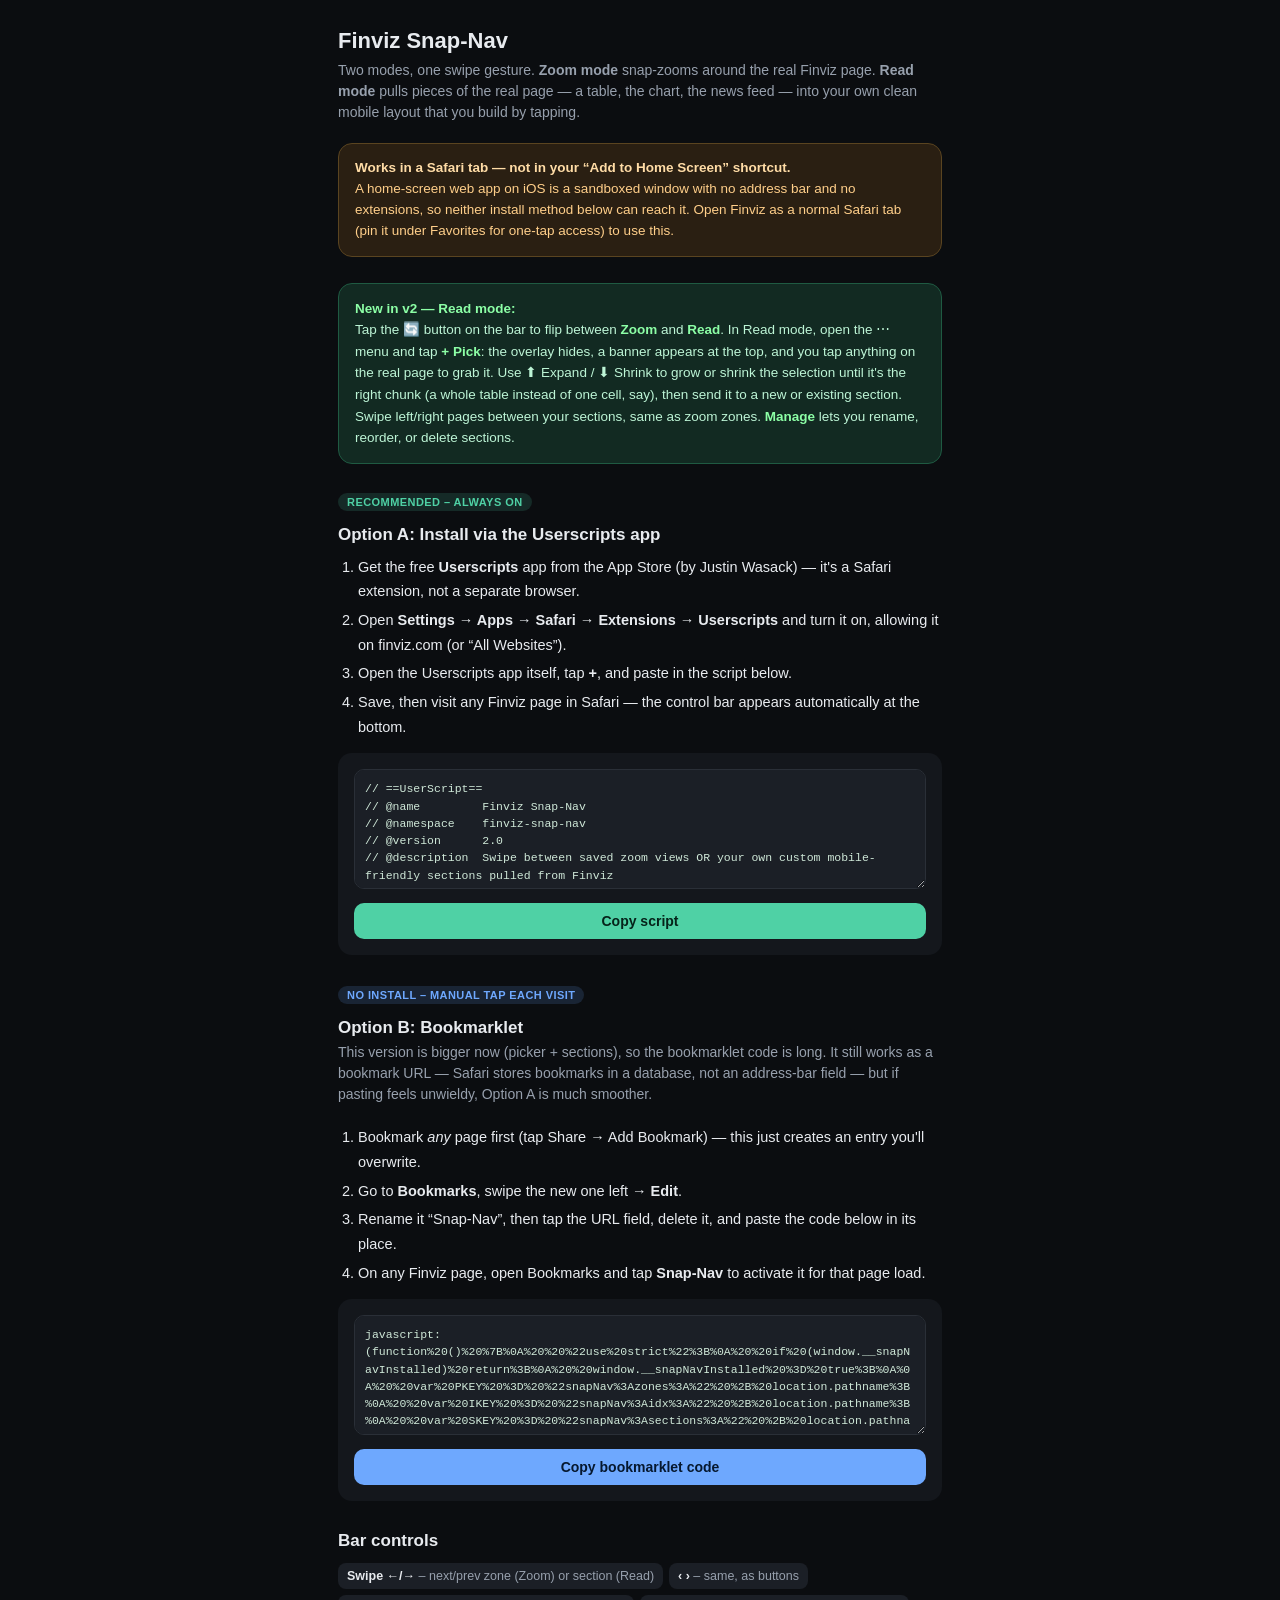
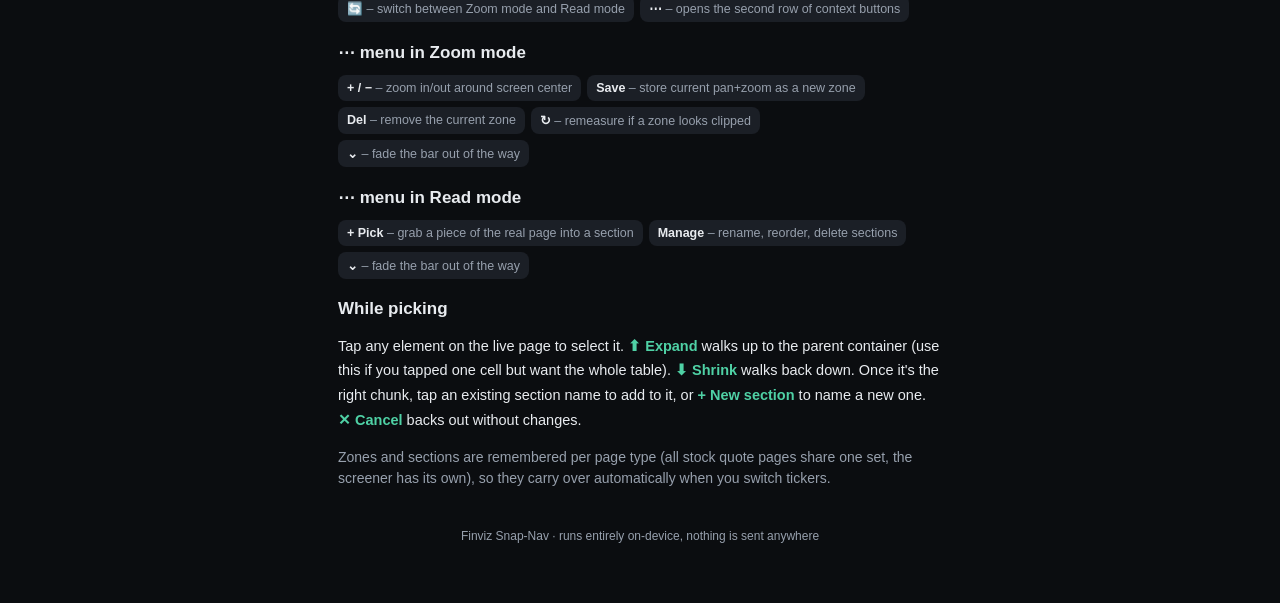
==== index.html @ 53ee6587 "Add Finviz Snap-Nav v2: swipe zoom + custom-section reader for iOS Safari Self-contained userscript " ====
<!DOCTYPE html>
<html lang="en">
<head>
<meta charset="UTF-8">
<meta name="viewport" content="width=device-width, initial-scale=1">
<title>Finviz Snap-Nav – Install</title>
<style>
  :root{
    --bg:#0b0d10; --panel:#14171c; --panel2:#1b1f26; --text:#e8ebef; --sub:#97a0ad;
    --accent:#4fd1a5; --accent2:#6ea8fe; --danger:#ff8a8a; --radius:14px;
  }
  *{box-sizing:border-box;}
  body{
    margin:0; background:var(--bg); color:var(--text);
    font-family:-apple-system,BlinkMacSystemFont,'Segoe UI',Roboto,sans-serif;
    padding:28px 18px 60px; max-width:640px; margin-inline:auto;
  }
  h1{font-size:22px; margin:0 0 6px;}
  .sub{color:var(--sub); font-size:14px; margin:0 0 20px; line-height:1.5;}
  .warn{
    background:#2a1f12; border:1px solid #5a4420; color:#ffcf8a;
    border-radius:var(--radius); padding:14px 16px; font-size:13.5px; line-height:1.55; margin-bottom:26px;
  }
  .warn b{color:#ffdca6;}
  .new{
    background:#122a22; border:1px solid #1f5a42; color:#bdf5d6;
    border-radius:var(--radius); padding:14px 16px; font-size:13.5px; line-height:1.6; margin-bottom:28px;
  }
  .new b{color:#8CFFA6;}
  section{margin-bottom:30px;}
  .tag{
    display:inline-block; font-size:11px; font-weight:700; letter-spacing:.04em;
    text-transform:uppercase; padding:3px 9px; border-radius:20px; margin-bottom:10px;
  }
  .tag.rec{background:rgba(79,209,165,.15); color:var(--accent);}
  .tag.alt{background:rgba(110,168,254,.15); color:var(--accent2);}
  h2{font-size:17px; margin:4px 0 10px;}
  ol{padding-left:20px; margin:0 0 14px; font-size:14.5px; line-height:1.7;}
  li{margin-bottom:4px;}
  .card{background:var(--panel); border-radius:var(--radius); padding:16px; margin-bottom:12px;}
  textarea{
    width:100%; height:120px; resize:vertical; background:var(--panel2); color:#cfe8d8;
    border:1px solid #2a2f37; border-radius:10px; padding:10px; font:11.5px/1.5 ui-monospace,Menlo,monospace;
  }
  button.copy{
    appearance:none; border:none; background:var(--accent); color:#06231a; font-weight:700;
    font-size:14px; padding:10px 16px; border-radius:10px; width:100%; margin-top:10px;
  }
  button.copy.alt{background:var(--accent2); color:#06182f;}
  button.copy:active{opacity:.8;}
  .toast{
    position:fixed; left:50%; bottom:24px; transform:translateX(-50%) translateY(20px);
    background:#1b1f26; color:#fff; padding:10px 18px; border-radius:30px; font-size:13px;
    opacity:0; transition:all .25s ease; pointer-events:none; border:1px solid #2a2f37;
  }
  .toast.show{opacity:1; transform:translateX(-50%) translateY(0);}
  .controls{ display:flex; flex-wrap:wrap; gap:6px; margin-top:12px; }
  .controls span{ background:var(--panel2); border-radius:8px; padding:6px 9px; font-size:12.5px; color:var(--sub); }
  .controls b{color:var(--text);}
  .flow{ font-size:14.5px; line-height:1.7; }
  .flow b{color:var(--accent);}
  code{background:var(--panel2); padding:2px 6px; border-radius:6px; font-size:12.5px;}
  footer{color:var(--sub); font-size:12px; text-align:center; margin-top:40px;}
</style>
</head>
<body>

<h1>Finviz Snap-Nav</h1>
<p class="sub">Two modes, one swipe gesture. <b>Zoom mode</b> snap-zooms around the real Finviz page. <b>Read mode</b> pulls pieces of the real page — a table, the chart, the news feed — into your own clean mobile layout that you build by tapping.</p>

<div class="warn">
  <b>Works in a Safari tab — not in your “Add to Home Screen” shortcut.</b><br>
  A home-screen web app on iOS is a sandboxed window with no address bar and no extensions, so neither install method below can reach it. Open Finviz as a normal Safari tab (pin it under Favorites for one-tap access) to use this.
</div>

<div class="new">
  <b>New in v2 — Read mode:</b><br>
  Tap the 🔄 button on the bar to flip between <b>Zoom</b> and <b>Read</b>. In Read mode, open the ⋯ menu and tap <b>+ Pick</b>: the overlay hides, a banner appears at the top, and you tap anything on the real page to grab it. Use ⬆ Expand / ⬇ Shrink to grow or shrink the selection until it's the right chunk (a whole table instead of one cell, say), then send it to a new or existing section. Swipe left/right pages between your sections, same as zoom zones. <b>Manage</b> lets you rename, reorder, or delete sections.
</div>

<section>
  <span class="tag rec">Recommended – always on</span>
  <h2>Option A: Install via the Userscripts app</h2>
  <ol>
    <li>Get the free <b>Userscripts</b> app from the App Store (by Justin Wasack) — it's a Safari extension, not a separate browser.</li>
    <li>Open <b>Settings → Apps → Safari → Extensions → Userscripts</b> and turn it on, allowing it on finviz.com (or “All Websites”).</li>
    <li>Open the Userscripts app itself, tap <b>+</b>, and paste in the script below.</li>
    <li>Save, then visit any Finviz page in Safari — the control bar appears automatically at the bottom.</li>
  </ol>
  <div class="card">
    <textarea id="scriptBox" readonly spellcheck="false">// ==UserScript==
// @name         Finviz Snap-Nav
// @namespace    finviz-snap-nav
// @version      2.0
// @description  Swipe between saved zoom views OR your own custom mobile-friendly sections pulled from Finviz
// @match        https://finviz.com/*
// @match        https://*.finviz.com/*
// @run-at       document-idle
// ==/UserScript==

(function () {
  "use strict";
  if (window.__snapNavInstalled) return;
  window.__snapNavInstalled = true;

  var PKEY = "snapNav:zones:" + location.pathname;
  var IKEY = "snapNav:idx:" + location.pathname;
  var SKEY = "snapNav:sections:" + location.pathname;
  var SIKEY = "snapNav:sidx:" + location.pathname;
  var HKEY = "snapNav:hidden";
  var MKEY = "snapNav:mode";

  var zones = [];
  try { zones = JSON.parse(localStorage.getItem(PKEY) || "[]"); } catch (e) { zones = []; }
  var idx = parseInt(localStorage.getItem(IKEY) || "0", 10) || 0;

  var sections = [];
  try { sections = JSON.parse(localStorage.getItem(SKEY) || "[]"); } catch (e) { sections = []; }
  var sidx = parseInt(localStorage.getItem(SIKEY) || "0", 10) || 0;

  var mode = localStorage.getItem(MKEY) || "zoom"; // 'zoom' | 'read'
  var scale = 1;
  var wrap, spacer, bar, moreRow, label;
  var overlay, tabsEl, bodyEl;
  var pickBanner, pickEl = null, pickHistory = [];
  var picking = false;
  var moreOpen = false;

  /* ---------- styles ---------- */
  function injectStyle() {
    var css =
      "#snap-nav-wrap{transform-origin:0 0;will-change:transform;}" +
      "#snap-nav-bar,#snap-nav-more,#snap-pick-banner,#snap-manage{-webkit-user-select:none;user-select:none;font:12px -apple-system,sans-serif;}" +
      ".sn-btn{appearance:none;border:none;background:rgba(255,255,255,.12);color:#fff;min-width:28px;height:28px;border-radius:14px;font:600 14px/28px -apple-system,sans-serif;padding:0 8px;}" +
      ".sn-btn.sn-accent{color:#8CFFA6;} .sn-btn.sn-danger{color:#FF9D9D;}" +
      "#snap-reader-overlay{position:fixed;inset:0;background:#0b0d10;z-index:2147483000;display:none;flex-direction:column;}" +
      "#snap-reader-tabs{display:flex;gap:6px;overflow-x:auto;padding:14px 12px 10px;-webkit-overflow-scrolling:touch;}" +
      ".sn-tab{flex:0 0 auto;padding:7px 14px;border-radius:16px;background:#1b1f26;color:#9aa4b2;font:13px -apple-system,sans-serif;white-space:nowrap;}" +
      ".sn-tab.sn-active{background:#4fd1a5;color:#06231a;font-weight:700;}" +
      "#snap-reader-body{flex:1;overflow-y:auto;-webkit-overflow-scrolling:touch;padding:4px 14px 90px;color:#e8ebef;}" +
      ".snap-reader-card{background:#14171c;border-radius:16px;padding:14px;margin-bottom:14px;}" +
      ".snap-reader-card-title{font-size:15px;font-weight:700;color:#e8ebef;margin-bottom:10px;letter-spacing:.01em;}" +
      ".snap-reader-card table{width:100%!important;font-size:15px!important;border-collapse:collapse;color:#e8ebef;}" +
      ".snap-reader-card table td,.snap-reader-card table th{padding:7px 6px!important;border-bottom:1px solid #22262d;white-space:normal!important;}" +
      ".snap-reader-card a{color:#6ea8fe;}" +
      ".snap-reader-tablewrap{overflow-x:auto;-webkit-overflow-scrolling:touch;}" +
      ".snap-reader-missing{color:#777;font-size:13px;font-style:italic;padding:6px 0;}" +
      ".snap-reader-empty{color:#9aa4b2;font-size:14px;line-height:1.6;padding:30px 6px;}" +
      ".snap-reader-empty button{margin-top:14px;appearance:none;border:none;background:#4fd1a5;color:#06231a;font-weight:700;font-size:14px;padding:10px 18px;border-radius:12px;}" +
      "#snap-pick-banner{position:fixed;top:0;left:0;right:0;z-index:2147483647;background:rgba(10,12,15,.95);color:#fff;padding:10px 12px 12px;box-shadow:0 4px 16px rgba(0,0,0,.4);}" +
      "#snap-pick-info{font:12px ui-monospace,Menlo,monospace;color:#8CFFA6;margin-bottom:8px;white-space:nowrap;overflow:hidden;text-overflow:ellipsis;}" +
      "#snap-pick-row1,#snap-pick-row2{display:flex;gap:6px;align-items:center;flex-wrap:wrap;}" +
      "#snap-pick-row2{margin-top:8px;}" +
      ".sn-pick-highlight{outline:3px solid #4fd1a5!important;outline-offset:1px;background:rgba(79,209,165,.12)!important;}" +
      "#snap-manage{position:fixed;inset:0;background:#0b0d10;z-index:2147483100;display:none;flex-direction:column;color:#e8ebef;padding:16px;}" +
      "#snap-manage h3{margin:4px 0 14px;font-size:17px;}" +
      ".sn-row{display:flex;align-items:center;gap:8px;background:#14171c;border-radius:12px;padding:10px 12px;margin-bottom:8px;}" +
      ".sn-row .sn-name{flex:1;font-size:14px;}" +
      ".sn-row button{appearance:none;border:none;background:#1b1f26;color:#fff;border-radius:9px;padding:6px 9px;font-size:12px;}" +
      "#snap-manage-done{margin-top:10px;appearance:none;border:none;background:#4fd1a5;color:#06231a;font-weight:700;font-size:14px;padding:12px;border-radius:12px;}";
    var style = document.createElement("style");
    style.id = "snap-nav-style";
    style.textContent = css;
    document.head.appendChild(style);
  }

  /* ---------- zoom-zone engine (unchanged behavior) ---------- */
  function initZoomEngine() {
    wrap = document.createElement("div");
    wrap.id = "snap-nav-wrap";

    var kids = [];
    for (var i = 0; i < document.body.childNodes.length; i++) kids.push(document.body.childNodes[i]);
    kids.forEach(function (n) { wrap.appendChild(n); });

    spacer = document.createElement("div");
    spacer.id = "snap-nav-spacer";
    spacer.style.cssText = "position:absolute;top:0;left:0;pointer-events:none;z-index:-1;";

    if (!document.body.style.position) document.body.style.position = "relative";
    document.body.appendChild(spacer);
    document.body.appendChild(wrap);

    if (zones.length === 0) {
      zones.push({ scale: 1, x: window.scrollX, y: window.scrollY });
      persistZones();
    }
    applyScale(scale, false);
    goToZone(idx, false);
  }

  function naturalSize() {
    var r = wrap.getBoundingClientRect();
    return { w: r.width / scale, h: r.height / scale };
  }
  function applyScale(s, animate) {
    var nat = naturalSize();
    wrap.style.transition = animate ? "transform .35s ease" : "none";
    wrap.style.transform = "scale(" + s + ")";
    scale = s;
    spacer.style.width = (nat.w * s) + "px";
    spacer.style.height = (nat.h * s) + "px";
  }
  function remeasure() {
    wrap.style.transition = "none";
    wrap.style.transform = "scale(1)";
    scale = 1;
    spacer.style.width = wrap.scrollWidth + "px";
    spacer.style.height = wrap.scrollHeight + "px";
    var z = zones[idx];
    if (z) applyScale(z.scale, false);
  }
  function persistZones() {
    localStorage.setItem(PKEY, JSON.stringify(zones));
    localStorage.setItem(IKEY, String(idx));
  }
  function goToZone(i, animate) {
    if (!zones.length) return;
    i = ((i % zones.length) + zones.length) % zones.length;
    idx = i;
    var z = zones[i];
    applyScale(z.scale, animate);
    if (animate) { try { window.scrollTo({ top: z.y, left: z.x, behavior: "smooth" }); } catch (e) { window.scrollTo(z.x, z.y); } }
    else window.scrollTo(z.x, z.y);
    persistZones();
    refreshBar();
  }
  function saveZone() {
    zones.splice(idx + 1, 0, { scale: scale, x: window.scrollX, y: window.scrollY });
    idx++;
    persistZones();
    refreshBar();
    flash("Saved zone " + (idx + 1));
  }
  function deleteZone() {
    if (!zones.length) return;
    zones.splice(idx, 1);
    if (!zones.length) zones.push({ scale: 1, x: 0, y: 0 });
    idx = Math.max(0, idx - 1);
    persistZones();
    goToZone(idx, false);
    flash("Deleted");
  }
  function zoomBy(delta) {
    var vw = window.innerWidth, vh = window.innerHeight;
    var cx = window.scrollX + vw / 2, cy = window.scrollY + vh / 2;
    var cX = cx / scale, cY = cy / scale;
    var ns = Math.max(0.3, Math.min(3, Math.round((scale + delta) * 100) / 100));
    applyScale(ns, false);
    window.scrollTo(Math.max(0, cX * ns - vw / 2), Math.max(0, cY * ns - vh / 2));
  }

  /* ---------- sections / read engine ---------- */
  function persistSections() {
    localStorage.setItem(SKEY, JSON.stringify(sections));
    localStorage.setItem(SIKEY, String(sidx));
  }
  function gotoSection(i) {
    if (!sections.length) { sidx = 0; renderReader(); refreshBar(); return; }
    sidx = ((i % sections.length) + sections.length) % sections.length;
    persistSections();
    renderReader();
    refreshBar();
  }
  function stripScriptsAndIds(node) {
    if (node.nodeType !== 1) return;
    if (node.hasAttribute && node.hasAttribute("id")) node.removeAttribute("id");
    var scripts = node.querySelectorAll ? node.querySelectorAll("script") : [];
    for (var i = 0; i < scripts.length; i++) scripts[i].remove();
    var withId = node.querySelectorAll ? node.querySelectorAll("[id]") : [];
    for (var j = 0; j < withId.length; j++) withId[j].removeAttribute("id");
  }
  function buildOverlay() {
    overlay = document.createElement("div");
    overlay.id = "snap-reader-overlay";
    tabsEl = document.createElement("div");
    tabsEl.id = "snap-reader-tabs";
    bodyEl = document.createElement("div");
    bodyEl.id = "snap-reader-body";
    overlay.appendChild(tabsEl);
    overlay.appendChild(bodyEl);
    document.body.appendChild(overlay);
  }
  function renderTabs() {
    tabsEl.innerHTML = "";
    sections.forEach(function (sec, i) {
      var t = document.createElement("div");
      t.className = "sn-tab" + (i === sidx ? " sn-active" : "");
      t.textContent = sec.name;
      t.addEventListener("click", function () { gotoSection(i); });
      tabsEl.appendChild(t);
    });
  }
  function renderReader() {
    if (!overlay) return;
    renderTabs();
    bodyEl.innerHTML = "";
    if (!sections.length) {
      var empty = document.createElement("div");
      empty.className = "snap-reader-empty";
      empty.innerHTML = "No sections yet.<br>Tap a part of the real Finviz page (chart, table, news feed) and add it here — build whatever layout you want.";
      var b = document.createElement("button");
      b.textContent = "+ Pick a section";
      b.addEventListener("click", startPicking);
      empty.appendChild(b);
      bodyEl.appendChild(empty);
      return;
    }
    var sec = sections[((sidx % sections.length) + sections.length) % sections.length];
    var card = document.createElement("div");
    card.className = "snap-reader-card";
    var h = document.createElement("div");
    h.className = "snap-reader-card-title";
    h.textContent = sec.name;
    card.appendChild(h);
    sec.selectors.forEach(function (sel) {
      try {
        var el = document.querySelector(sel);
        if (el) {
          var clone = el.cloneNode(true);
          stripScriptsAndIds(clone);
          var hasTable = clone.tagName === "TABLE" || (clone.querySelectorAll && clone.querySelectorAll("table").length);
          if (hasTable) {
            var tw = document.createElement("div");
            tw.className = "snap-reader-tablewrap";
            tw.appendChild(clone);
            card.appendChild(tw);
          } else {
            card.appendChild(clone);
          }
        } else {
          var miss = document.createElement("div");
          miss.className = "snap-reader-missing";
          miss.textContent = "(not found on this page)";
          card.appendChild(miss);
        }
      } catch (e) {}
    });
    bodyEl.appendChild(card);
  }

  /* ---------- element picker ---------- */
  function cssPath(el) {
    if (el.id) return "#" + CSS.escape(el.id);
    var path = [];
    var depth = 0;
    while (el && el.nodeType === 1 && el !== document.body && depth < 10) {
      var sel = el.tagName.toLowerCase();
      if (typeof el.className === "string" && el.className.trim()) {
        var cls = el.className.trim().split(/\s+/).filter(Boolean).slice(0, 2);
        if (cls.length) sel += "." + cls.map(function (c) { return CSS.escape(c); }).join(".");
      }
      var sib = el, nth = 1;
      while ((sib = sib.previousElementSibling)) { if (sib.tagName === el.tagName) nth++; }
      sel += ":nth-of-type(" + nth + ")";
      path.unshift(sel);
      el = el.parentElement;
      depth++;
    }
    return "body " + path.join(" > ");
  }

  function setPick(el) {
    if (pickEl) pickEl.classList.remove("sn-pick-highlight");
    pickEl = el;
    if (el) el.classList.add("sn-pick-highlight");
    updatePickBanner();
  }
  function pickExpand() {
    if (pickEl && pickEl.parentElement && pickEl.parentElement !== document.documentElement) {
      pickHistory.push(pickEl);
      setPick(pickEl.parentElement);
    }
  }
  function pickShrink() {
    if (pickHistory.length) setPick(pickHistory.pop());
  }
  function describeEl(el) {
    if (!el) return "";
    var d = el.tagName.toLowerCase();
    if (el.id) d += "#" + el.id;
    else if (typeof el.className === "string" && el.className.trim()) d += "." + el.className.trim().split(/\s+/).slice(0, 2).join(".");
    return d;
  }

  function buildPickBanner() {
    pickBanner = document.createElement("div");
    pickBanner.id = "snap-pick-banner";
    pickBanner.innerHTML =
      '<div id="snap-pick-info">Tap anything on the page</div>' +
      '<div id="snap-pick-row1">' +
      '<button class="sn-btn" data-act="expand">⬆ Expand</button>' +
      '<button class="sn-btn" data-act="shrink">⬇ Shrink</button>' +
      '<button class="sn-btn sn-danger" data-act="cancel">✕ Cancel</button>' +
      "</div>" +
      '<div id="snap-pick-row2"></div>';
    document.body.appendChild(pickBanner);
    pickBanner.addEventListener("click", function (e) {
      var t = e.target.closest("button");
      if (!t) return;
      var act = t.getAttribute("data-act");
      if (act === "expand") pickExpand();
      else if (act === "shrink") pickShrink();
      else if (act === "cancel") stopPicking();
      else if (act === "new") confirmPick(null);
      else if (act === "sec") confirmPick(t.getAttribute("data-id"));
    });
  }
  function updatePickBanner() {
    var info = pickBanner.querySelector("#snap-pick-info");
    info.textContent = pickEl ? describeEl(pickEl) : "Tap anything on the page";
    var row2 = pickBanner.querySelector("#snap-pick-row2");
    row2.innerHTML = "";
    if (!pickEl) return;
    sections.forEach(function (s) {
      var b = document.createElement("button");
      b.className = "sn-btn sn-accent";
      b.textContent = "→ " + s.name;
      b.setAttribute("data-act", "sec");
      b.setAttribute("data-id", s.id);
      row2.appendChild(b);
    });
    var nb = document.createElement("button");
    nb.className = "sn-btn sn-accent";
    nb.textContent = "+ New section";
    nb.setAttribute("data-act", "new");
    row2.appendChild(nb);
  }
  function onPickClickCapture(e) {
    if (!picking) return;
    if (pickBanner && pickBanner.contains(e.target)) return;
    e.preventDefault();
    e.stopPropagation();
    setPick(e.target);
  }
  function startPicking() {
    if (overlay) overlay.style.display = "none";
    if (bar) bar.style.display = "none";
    if (moreRow) moreRow.style.display = "none";
    picking = true;
    pickHistory = [];
    if (!pickBanner) buildPickBanner();
    pickBanner.style.display = "block";
    document.addEventListener("click", onPickClickCapture, true);
    setPick(null);
  }
  function stopPicking() {
    picking = false;
    if (pickEl) pickEl.classList.remove("sn-pick-highlight");
    pickEl = null;
    if (pickBanner) pickBanner.style.display = "none";
    document.removeEventListener("click", onPickClickCapture, true);
    if (bar) bar.style.display = "flex";
    if (mode === "read" && overlay) overlay.style.display = "flex";
  }
  function confirmPick(sectionId) {
    if (!pickEl) return;
    var selector = cssPath(pickEl);
    var sec;
    if (sectionId) {
      sec = sections.filter(function (s) { return s.id === sectionId; })[0];
    } else {
      var name = prompt("Name this section:", "");
      if (!name) return;
      sec = { id: "s" + Date.now(), name: name, selectors: [] };
      sections.push(sec);
      sidx = sections.length - 1;
    }
    sec.selectors.push(selector);
    persistSections();
    stopPicking();
    if (mode !== "read") { mode = "read"; localStorage.setItem(MKEY, mode); }
    if (overlay) overlay.style.display = "flex";
    renderReader();
    refreshBar();
    flash("Added to " + sec.name);
  }

  /* ---------- manage sections ---------- */
  var manageEl;
  function openManage() {
    if (!manageEl) {
      manageEl = document.createElement("div");
      manageEl.id = "snap-manage";
      document.body.appendChild(manageEl);
    }
    renderManage();
    manageEl.style.display = "flex";
    if (bar) bar.style.display = "none";
  }
  function closeManage() {
    manageEl.style.display = "none";
    if (bar) bar.style.display = "flex";
  }
  function renderManage() {
    var html = "<h3>Manage sections</h3>";
    sections.forEach(function (s, i) {
      html += '<div class="sn-row">' +
        '<div class="sn-name">' + escapeHtml(s.name) + " (" + s.selectors.length + ")</div>" +
        '<button data-act="up" data-i="' + i + '">↑</button>' +
        '<button data-act="down" data-i="' + i + '">↓</button>' +
        '<button data-act="rename" data-i="' + i + '">Rename</button>' +
        '<button data-act="del" data-i="' + i + '">Delete</button>' +
        "</div>";
    });
    if (!sections.length) html += '<div style="color:#9aa4b2;font-size:14px;">No sections yet. Use Pick on the main bar.</div>';
    html += '<button id="snap-manage-done">Done</button>';
    manageEl.innerHTML = html;
    manageEl.addEventListener("click", manageClick);
  }
  function manageClick(e) {
    var t = e.target;
    if (t.id === "snap-manage-done") { closeManage(); return; }
    var act = t.getAttribute("data-act");
    if (!act) return;
    var i = parseInt(t.getAttribute("data-i"), 10);
    if (act === "up" && i > 0) { var a = sections.splice(i, 1)[0]; sections.splice(i - 1, 0, a); }
    else if (act === "down" && i < sections.length - 1) { var b = sections.splice(i, 1)[0]; sections.splice(i + 1, 0, b); }
    else if (act === "rename") { var nn = prompt("New name:", sections[i].name); if (nn) sections[i].name = nn; }
    else if (act === "del") { if (confirm("Delete section “" + sections[i].name + "”?")) sections.splice(i, 1); }
    sidx = Math.min(sidx, Math.max(0, sections.length - 1));
    persistSections();
    renderManage();
    renderReader();
    refreshBar();
  }
  function escapeHtml(s) { return String(s).replace(/[&<>"']/g, function (c) { return ({ "&": "&amp;", "<": "&lt;", ">": "&gt;", '"': "&quot;", "'": "&#39;" })[c]; }); }

  /* ---------- bar ---------- */
  function buildBar() {
    bar = document.createElement("div");
    bar.id = "snap-nav-bar";
    bar.style.cssText = "position:fixed;left:50%;bottom:14px;transform:translateX(-50%);display:flex;gap:5px;align-items:center;background:rgba(15,15,15,.88);padding:6px 8px;border-radius:20px;z-index:2147483647;color:#fff;box-shadow:0 2px 14px rgba(0,0,0,.45);touch-action:none;";
    bar.innerHTML =
      '<button class="sn-btn" data-act="prev">‹</button>' +
      '<span id="snap-nav-label" style="min-width:60px;max-width:120px;overflow:hidden;text-overflow:ellipsis;text-align:center;opacity:.8;font-size:11px;white-space:nowrap;"></span>' +
      '<button class="sn-btn" data-act="next">›</button>' +
      '<button class="sn-btn" data-act="mode">🔄</button>' +
      '<button class="sn-btn" data-act="more">⋯</button>';
    moreRow = document.createElement("div");
    moreRow.id = "snap-nav-more";
    moreRow.style.cssText = "position:fixed;left:50%;bottom:54px;transform:translateX(-50%);display:none;gap:5px;align-items:center;background:rgba(15,15,15,.88);padding:6px 8px;border-radius:20px;z-index:2147483647;color:#fff;box-shadow:0 2px 14px rgba(0,0,0,.45);";
    document.body.appendChild(bar);
    document.body.appendChild(moreRow);

    bar.addEventListener("click", function (e) {
      var t = e.target.closest("button");
      if (!t) return;
      var act = t.getAttribute("data-act");
      if (act === "prev") next(-1);
      else if (act === "next") next(1);
      else if (act === "mode") toggleMode();
      else if (act === "more") toggleMore();
    });
    moreRow.addEventListener("click", function (e) {
      var t = e.target.closest("button");
      if (!t) return;
      var act = t.getAttribute("data-act");
      if (act === "zoomin") zoomBy(0.1);
      else if (act === "zoomout") zoomBy(-0.1);
      else if (act === "save") saveZone();
      else if (act === "del") deleteZone();
      else if (act === "remeasure") remeasure();
      else if (act === "pick") startPicking();
      else if (act === "manage") openManage();
      else if (act === "hide") toggleHidden();
    });

    if (localStorage.getItem(HKEY) === "1") setHidden(true);
    renderMoreRow();
  }
  function renderMoreRow() {
    if (mode === "zoom") {
      moreRow.innerHTML =
        '<button class="sn-btn" data-act="zoomout">−</button>' +
        '<button class="sn-btn" data-act="zoomin">+</button>' +
        '<button class="sn-btn sn-accent" data-act="save">Save</button>' +
        '<button class="sn-btn sn-danger" data-act="del">Del</button>' +
        '<button class="sn-btn" data-act="remeasure">↻</button>' +
        '<button class="sn-btn" data-act="hide">⌄</button>';
    } else {
      moreRow.innerHTML =
        '<button class="sn-btn sn-accent" data-act="pick">+ Pick</button>' +
        '<button class="sn-btn" data-act="manage">Manage</button>' +
        '<button class="sn-btn" data-act="hide">⌄</button>';
    }
  }
  function toggleMore() {
    moreOpen = !moreOpen;
    moreRow.style.display = moreOpen ? "flex" : "none";
  }
  function toggleMode() {
    mode = mode === "zoom" ? "read" : "zoom";
    localStorage.setItem(MKEY, mode);
    if (mode === "read") {
      if (!overlay) buildOverlay();
      overlay.style.display = "flex";
      renderReader();
    } else if (overlay) {
      overlay.style.display = "none";
    }
    renderMoreRow();
    refreshBar();
  }
  function setHidden(h) {
    bar.style.opacity = h ? "0.25" : "1";
    bar.style.transform = h ? "translateX(-50%) translateY(46px)" : "translateX(-50%)";
    localStorage.setItem(HKEY, h ? "1" : "0");
  }
  function toggleHidden() { setHidden(localStorage.getItem(HKEY) !== "1"); }

  function refreshBar() {
    label = document.getElementById("snap-nav-label");
    if (!label) return;
    if (mode === "zoom") {
      label.textContent = "Zoom " + (idx + 1) + "/" + zones.length;
    } else {
      label.textContent = sections.length ? sections[sidx % sections.length].name : "Read: empty";
    }
  }

  function next(dir) {
    if (mode === "zoom") goToZone(idx + dir, true);
    else gotoSection(sidx + dir);
  }

  var toast;
  function flash(msg) {
    if (!toast) {
      toast = document.createElement("div");
      toast.style.cssText = "position:fixed;left:50%;bottom:96px;transform:translateX(-50%);background:rgba(15,15,15,.9);color:#fff;padding:6px 12px;border-radius:12px;font:12px -apple-system,sans-serif;z-index:2147483647;transition:opacity .4s;";
      document.body.appendChild(toast);
    }
    toast.textContent = msg;
    toast.style.opacity = "1";
    clearTimeout(toast._t);
    toast._t = setTimeout(function () { toast.style.opacity = "0"; }, 1000);
  }

  /* ---------- swipe ---------- */
  function bindSwipe() {
    var sx = 0, sy = 0, tracking = false;
    document.addEventListener("touchstart", function (e) {
      if (picking) { tracking = false; return; }
      if (e.target.closest && (e.target.closest("#snap-nav-bar") || e.target.closest("#snap-nav-more") || e.target.closest("#snap-reader-tabs") || e.target.closest("#snap-manage"))) { tracking = false; return; }
      if (e.touches.length !== 1) { tracking = false; return; }
      sx = e.touches[0].clientX; sy = e.touches[0].clientY;
      tracking = true;
    }, { passive: true });
    document.addEventListener("touchend", function (e) {
      if (!tracking) return;
      tracking = false;
      var t = e.changedTouches[0];
      var dx = t.clientX - sx, dy = t.clientY - sy;
      if (Math.abs(dx) > 70 && Math.abs(dx) > Math.abs(dy) * 1.6) {
        next(dx < 0 ? 1 : -1);
      }
    }, { passive: true });
  }

  /* ---------- boot ---------- */
  function init() {
    injectStyle();
    initZoomEngine();
    buildOverlay();
    buildBar();
    bindSwipe();
    if (mode === "read") { overlay.style.display = "flex"; renderReader(); }
    refreshBar();
  }
  function start() {
    if (document.body) init();
    else document.addEventListener("DOMContentLoaded", init);
  }
  if (document.readyState === "complete" || document.readyState === "interactive") setTimeout(start, 600);
  else window.addEventListener("load", function () { setTimeout(start, 600); });
})();
</textarea>
    <button class="copy" onclick="copyText('scriptBox','Script copied — paste it into Userscripts')">Copy script</button>
  </div>
</section>

<section>
  <span class="tag alt">No install – manual tap each visit</span>
  <h2>Option B: Bookmarklet</h2>
  <p class="sub" style="margin-top:-6px;">This version is bigger now (picker + sections), so the bookmarklet code is long. It still works as a bookmark URL — Safari stores bookmarks in a database, not an address-bar field — but if pasting feels unwieldy, Option A is much smoother.</p>
  <ol>
    <li>Bookmark <i>any</i> page first (tap Share → Add Bookmark) — this just creates an entry you'll overwrite.</li>
    <li>Go to <b>Bookmarks</b>, swipe the new one left → <b>Edit</b>.</li>
    <li>Rename it “Snap-Nav”, then tap the URL field, delete it, and paste the code below in its place.</li>
    <li>On any Finviz page, open Bookmarks and tap <b>Snap-Nav</b> to activate it for that page load.</li>
  </ol>
  <div class="card">
    <textarea id="bmBox" readonly spellcheck="false">javascript:(function%20()%20%7B%0A%20%20%22use%20strict%22%3B%0A%20%20if%20(window.__snapNavInstalled)%20return%3B%0A%20%20window.__snapNavInstalled%20%3D%20true%3B%0A%0A%20%20var%20PKEY%20%3D%20%22snapNav%3Azones%3A%22%20%2B%20location.pathname%3B%0A%20%20var%20IKEY%20%3D%20%22snapNav%3Aidx%3A%22%20%2B%20location.pathname%3B%0A%20%20var%20SKEY%20%3D%20%22snapNav%3Asections%3A%22%20%2B%20location.pathname%3B%0A%20%20var%20SIKEY%20%3D%20%22snapNav%3Asidx%3A%22%20%2B%20location.pathname%3B%0A%20%20var%20HKEY%20%3D%20%22snapNav%3Ahidden%22%3B%0A%20%20var%20MKEY%20%3D%20%22snapNav%3Amode%22%3B%0A%0A%20%20var%20zones%20%3D%20%5B%5D%3B%0A%20%20try%20%7B%20zones%20%3D%20JSON.parse(localStorage.getItem(PKEY)%20%7C%7C%20%22%5B%5D%22)%3B%20%7D%20catch%20(e)%20%7B%20zones%20%3D%20%5B%5D%3B%20%7D%0A%20%20var%20idx%20%3D%20parseInt(localStorage.getItem(IKEY)%20%7C%7C%20%220%22%2C%2010)%20%7C%7C%200%3B%0A%0A%20%20var%20sections%20%3D%20%5B%5D%3B%0A%20%20try%20%7B%20sections%20%3D%20JSON.parse(localStorage.getItem(SKEY)%20%7C%7C%20%22%5B%5D%22)%3B%20%7D%20catch%20(e)%20%7B%20sections%20%3D%20%5B%5D%3B%20%7D%0A%20%20var%20sidx%20%3D%20parseInt(localStorage.getItem(SIKEY)%20%7C%7C%20%220%22%2C%2010)%20%7C%7C%200%3B%0A%0A%20%20var%20mode%20%3D%20localStorage.getItem(MKEY)%20%7C%7C%20%22zoom%22%3B%20%2F%2F%20'zoom'%20%7C%20'read'%0A%20%20var%20scale%20%3D%201%3B%0A%20%20var%20wrap%2C%20spacer%2C%20bar%2C%20moreRow%2C%20label%3B%0A%20%20var%20overlay%2C%20tabsEl%2C%20bodyEl%3B%0A%20%20var%20pickBanner%2C%20pickEl%20%3D%20null%2C%20pickHistory%20%3D%20%5B%5D%3B%0A%20%20var%20picking%20%3D%20false%3B%0A%20%20var%20moreOpen%20%3D%20false%3B%0A%0A%20%20%2F*%20----------%20styles%20----------%20*%2F%0A%20%20function%20injectStyle()%20%7B%0A%20%20%20%20var%20css%20%3D%0A%20%20%20%20%20%20%22%23snap-nav-wrap%7Btransform-origin%3A0%200%3Bwill-change%3Atransform%3B%7D%22%20%2B%0A%20%20%20%20%20%20%22%23snap-nav-bar%2C%23snap-nav-more%2C%23snap-pick-banner%2C%23snap-manage%7B-webkit-user-select%3Anone%3Buser-select%3Anone%3Bfont%3A12px%20-apple-system%2Csans-serif%3B%7D%22%20%2B%0A%20%20%20%20%20%20%22.sn-btn%7Bappearance%3Anone%3Bborder%3Anone%3Bbackground%3Argba(255%2C255%2C255%2C.12)%3Bcolor%3A%23fff%3Bmin-width%3A28px%3Bheight%3A28px%3Bborder-radius%3A14px%3Bfont%3A600%2014px%2F28px%20-apple-system%2Csans-serif%3Bpadding%3A0%208px%3B%7D%22%20%2B%0A%20%20%20%20%20%20%22.sn-btn.sn-accent%7Bcolor%3A%238CFFA6%3B%7D%20.sn-btn.sn-danger%7Bcolor%3A%23FF9D9D%3B%7D%22%20%2B%0A%20%20%20%20%20%20%22%23snap-reader-overlay%7Bposition%3Afixed%3Binset%3A0%3Bbackground%3A%230b0d10%3Bz-index%3A2147483000%3Bdisplay%3Anone%3Bflex-direction%3Acolumn%3B%7D%22%20%2B%0A%20%20%20%20%20%20%22%23snap-reader-tabs%7Bdisplay%3Aflex%3Bgap%3A6px%3Boverflow-x%3Aauto%3Bpadding%3A14px%2012px%2010px%3B-webkit-overflow-scrolling%3Atouch%3B%7D%22%20%2B%0A%20%20%20%20%20%20%22.sn-tab%7Bflex%3A0%200%20auto%3Bpadding%3A7px%2014px%3Bborder-radius%3A16px%3Bbackground%3A%231b1f26%3Bcolor%3A%239aa4b2%3Bfont%3A13px%20-apple-system%2Csans-serif%3Bwhite-space%3Anowrap%3B%7D%22%20%2B%0A%20%20%20%20%20%20%22.sn-tab.sn-active%7Bbackground%3A%234fd1a5%3Bcolor%3A%2306231a%3Bfont-weight%3A700%3B%7D%22%20%2B%0A%20%20%20%20%20%20%22%23snap-reader-body%7Bflex%3A1%3Boverflow-y%3Aauto%3B-webkit-overflow-scrolling%3Atouch%3Bpadding%3A4px%2014px%2090px%3Bcolor%3A%23e8ebef%3B%7D%22%20%2B%0A%20%20%20%20%20%20%22.snap-reader-card%7Bbackground%3A%2314171c%3Bborder-radius%3A16px%3Bpadding%3A14px%3Bmargin-bottom%3A14px%3B%7D%22%20%2B%0A%20%20%20%20%20%20%22.snap-reader-card-title%7Bfont-size%3A15px%3Bfont-weight%3A700%3Bcolor%3A%23e8ebef%3Bmargin-bottom%3A10px%3Bletter-spacing%3A.01em%3B%7D%22%20%2B%0A%20%20%20%20%20%20%22.snap-reader-card%20table%7Bwidth%3A100%25!important%3Bfont-size%3A15px!important%3Bborder-collapse%3Acollapse%3Bcolor%3A%23e8ebef%3B%7D%22%20%2B%0A%20%20%20%20%20%20%22.snap-reader-card%20table%20td%2C.snap-reader-card%20table%20th%7Bpadding%3A7px%206px!important%3Bborder-bottom%3A1px%20solid%20%2322262d%3Bwhite-space%3Anormal!important%3B%7D%22%20%2B%0A%20%20%20%20%20%20%22.snap-reader-card%20a%7Bcolor%3A%236ea8fe%3B%7D%22%20%2B%0A%20%20%20%20%20%20%22.snap-reader-tablewrap%7Boverflow-x%3Aauto%3B-webkit-overflow-scrolling%3Atouch%3B%7D%22%20%2B%0A%20%20%20%20%20%20%22.snap-reader-missing%7Bcolor%3A%23777%3Bfont-size%3A13px%3Bfont-style%3Aitalic%3Bpadding%3A6px%200%3B%7D%22%20%2B%0A%20%20%20%20%20%20%22.snap-reader-empty%7Bcolor%3A%239aa4b2%3Bfont-size%3A14px%3Bline-height%3A1.6%3Bpadding%3A30px%206px%3B%7D%22%20%2B%0A%20%20%20%20%20%20%22.snap-reader-empty%20button%7Bmargin-top%3A14px%3Bappearance%3Anone%3Bborder%3Anone%3Bbackground%3A%234fd1a5%3Bcolor%3A%2306231a%3Bfont-weight%3A700%3Bfont-size%3A14px%3Bpadding%3A10px%2018px%3Bborder-radius%3A12px%3B%7D%22%20%2B%0A%20%20%20%20%20%20%22%23snap-pick-banner%7Bposition%3Afixed%3Btop%3A0%3Bleft%3A0%3Bright%3A0%3Bz-index%3A2147483647%3Bbackground%3Argba(10%2C12%2C15%2C.95)%3Bcolor%3A%23fff%3Bpadding%3A10px%2012px%2012px%3Bbox-shadow%3A0%204px%2016px%20rgba(0%2C0%2C0%2C.4)%3B%7D%22%20%2B%0A%20%20%20%20%20%20%22%23snap-pick-info%7Bfont%3A12px%20ui-monospace%2CMenlo%2Cmonospace%3Bcolor%3A%238CFFA6%3Bmargin-bottom%3A8px%3Bwhite-space%3Anowrap%3Boverflow%3Ahidden%3Btext-overflow%3Aellipsis%3B%7D%22%20%2B%0A%20%20%20%20%20%20%22%23snap-pick-row1%2C%23snap-pick-row2%7Bdisplay%3Aflex%3Bgap%3A6px%3Balign-items%3Acenter%3Bflex-wrap%3Awrap%3B%7D%22%20%2B%0A%20%20%20%20%20%20%22%23snap-pick-row2%7Bmargin-top%3A8px%3B%7D%22%20%2B%0A%20%20%20%20%20%20%22.sn-pick-highlight%7Boutline%3A3px%20solid%20%234fd1a5!important%3Boutline-offset%3A1px%3Bbackground%3Argba(79%2C209%2C165%2C.12)!important%3B%7D%22%20%2B%0A%20%20%20%20%20%20%22%23snap-manage%7Bposition%3Afixed%3Binset%3A0%3Bbackground%3A%230b0d10%3Bz-index%3A2147483100%3Bdisplay%3Anone%3Bflex-direction%3Acolumn%3Bcolor%3A%23e8ebef%3Bpadding%3A16px%3B%7D%22%20%2B%0A%20%20%20%20%20%20%22%23snap-manage%20h3%7Bmargin%3A4px%200%2014px%3Bfont-size%3A17px%3B%7D%22%20%2B%0A%20%20%20%20%20%20%22.sn-row%7Bdisplay%3Aflex%3Balign-items%3Acenter%3Bgap%3A8px%3Bbackground%3A%2314171c%3Bborder-radius%3A12px%3Bpadding%3A10px%2012px%3Bmargin-bottom%3A8px%3B%7D%22%20%2B%0A%20%20%20%20%20%20%22.sn-row%20.sn-name%7Bflex%3A1%3Bfont-size%3A14px%3B%7D%22%20%2B%0A%20%20%20%20%20%20%22.sn-row%20button%7Bappearance%3Anone%3Bborder%3Anone%3Bbackground%3A%231b1f26%3Bcolor%3A%23fff%3Bborder-radius%3A9px%3Bpadding%3A6px%209px%3Bfont-size%3A12px%3B%7D%22%20%2B%0A%20%20%20%20%20%20%22%23snap-manage-done%7Bmargin-top%3A10px%3Bappearance%3Anone%3Bborder%3Anone%3Bbackground%3A%234fd1a5%3Bcolor%3A%2306231a%3Bfont-weight%3A700%3Bfont-size%3A14px%3Bpadding%3A12px%3Bborder-radius%3A12px%3B%7D%22%3B%0A%20%20%20%20var%20style%20%3D%20document.createElement(%22style%22)%3B%0A%20%20%20%20style.id%20%3D%20%22snap-nav-style%22%3B%0A%20%20%20%20style.textContent%20%3D%20css%3B%0A%20%20%20%20document.head.appendChild(style)%3B%0A%20%20%7D%0A%0A%20%20%2F*%20----------%20zoom-zone%20engine%20(unchanged%20behavior)%20----------%20*%2F%0A%20%20function%20initZoomEngine()%20%7B%0A%20%20%20%20wrap%20%3D%20document.createElement(%22div%22)%3B%0A%20%20%20%20wrap.id%20%3D%20%22snap-nav-wrap%22%3B%0A%0A%20%20%20%20var%20kids%20%3D%20%5B%5D%3B%0A%20%20%20%20for%20(var%20i%20%3D%200%3B%20i%20%3C%20document.body.childNodes.length%3B%20i%2B%2B)%20kids.push(document.body.childNodes%5Bi%5D)%3B%0A%20%20%20%20kids.forEach(function%20(n)%20%7B%20wrap.appendChild(n)%3B%20%7D)%3B%0A%0A%20%20%20%20spacer%20%3D%20document.createElement(%22div%22)%3B%0A%20%20%20%20spacer.id%20%3D%20%22snap-nav-spacer%22%3B%0A%20%20%20%20spacer.style.cssText%20%3D%20%22position%3Aabsolute%3Btop%3A0%3Bleft%3A0%3Bpointer-events%3Anone%3Bz-index%3A-1%3B%22%3B%0A%0A%20%20%20%20if%20(!document.body.style.position)%20document.body.style.position%20%3D%20%22relative%22%3B%0A%20%20%20%20document.body.appendChild(spacer)%3B%0A%20%20%20%20document.body.appendChild(wrap)%3B%0A%0A%20%20%20%20if%20(zones.length%20%3D%3D%3D%200)%20%7B%0A%20%20%20%20%20%20zones.push(%7B%20scale%3A%201%2C%20x%3A%20window.scrollX%2C%20y%3A%20window.scrollY%20%7D)%3B%0A%20%20%20%20%20%20persistZones()%3B%0A%20%20%20%20%7D%0A%20%20%20%20applyScale(scale%2C%20false)%3B%0A%20%20%20%20goToZone(idx%2C%20false)%3B%0A%20%20%7D%0A%0A%20%20function%20naturalSize()%20%7B%0A%20%20%20%20var%20r%20%3D%20wrap.getBoundingClientRect()%3B%0A%20%20%20%20return%20%7B%20w%3A%20r.width%20%2F%20scale%2C%20h%3A%20r.height%20%2F%20scale%20%7D%3B%0A%20%20%7D%0A%20%20function%20applyScale(s%2C%20animate)%20%7B%0A%20%20%20%20var%20nat%20%3D%20naturalSize()%3B%0A%20%20%20%20wrap.style.transition%20%3D%20animate%20%3F%20%22transform%20.35s%20ease%22%20%3A%20%22none%22%3B%0A%20%20%20%20wrap.style.transform%20%3D%20%22scale(%22%20%2B%20s%20%2B%20%22)%22%3B%0A%20%20%20%20scale%20%3D%20s%3B%0A%20%20%20%20spacer.style.width%20%3D%20(nat.w%20*%20s)%20%2B%20%22px%22%3B%0A%20%20%20%20spacer.style.height%20%3D%20(nat.h%20*%20s)%20%2B%20%22px%22%3B%0A%20%20%7D%0A%20%20function%20remeasure()%20%7B%0A%20%20%20%20wrap.style.transition%20%3D%20%22none%22%3B%0A%20%20%20%20wrap.style.transform%20%3D%20%22scale(1)%22%3B%0A%20%20%20%20scale%20%3D%201%3B%0A%20%20%20%20spacer.style.width%20%3D%20wrap.scrollWidth%20%2B%20%22px%22%3B%0A%20%20%20%20spacer.style.height%20%3D%20wrap.scrollHeight%20%2B%20%22px%22%3B%0A%20%20%20%20var%20z%20%3D%20zones%5Bidx%5D%3B%0A%20%20%20%20if%20(z)%20applyScale(z.scale%2C%20false)%3B%0A%20%20%7D%0A%20%20function%20persistZones()%20%7B%0A%20%20%20%20localStorage.setItem(PKEY%2C%20JSON.stringify(zones))%3B%0A%20%20%20%20localStorage.setItem(IKEY%2C%20String(idx))%3B%0A%20%20%7D%0A%20%20function%20goToZone(i%2C%20animate)%20%7B%0A%20%20%20%20if%20(!zones.length)%20return%3B%0A%20%20%20%20i%20%3D%20((i%20%25%20zones.length)%20%2B%20zones.length)%20%25%20zones.length%3B%0A%20%20%20%20idx%20%3D%20i%3B%0A%20%20%20%20var%20z%20%3D%20zones%5Bi%5D%3B%0A%20%20%20%20applyScale(z.scale%2C%20animate)%3B%0A%20%20%20%20if%20(animate)%20%7B%20try%20%7B%20window.scrollTo(%7B%20top%3A%20z.y%2C%20left%3A%20z.x%2C%20behavior%3A%20%22smooth%22%20%7D)%3B%20%7D%20catch%20(e)%20%7B%20window.scrollTo(z.x%2C%20z.y)%3B%20%7D%20%7D%0A%20%20%20%20else%20window.scrollTo(z.x%2C%20z.y)%3B%0A%20%20%20%20persistZones()%3B%0A%20%20%20%20refreshBar()%3B%0A%20%20%7D%0A%20%20function%20saveZone()%20%7B%0A%20%20%20%20zones.splice(idx%20%2B%201%2C%200%2C%20%7B%20scale%3A%20scale%2C%20x%3A%20window.scrollX%2C%20y%3A%20window.scrollY%20%7D)%3B%0A%20%20%20%20idx%2B%2B%3B%0A%20%20%20%20persistZones()%3B%0A%20%20%20%20refreshBar()%3B%0A%20%20%20%20flash(%22Saved%20zone%20%22%20%2B%20(idx%20%2B%201))%3B%0A%20%20%7D%0A%20%20function%20deleteZone()%20%7B%0A%20%20%20%20if%20(!zones.length)%20return%3B%0A%20%20%20%20zones.splice(idx%2C%201)%3B%0A%20%20%20%20if%20(!zones.length)%20zones.push(%7B%20scale%3A%201%2C%20x%3A%200%2C%20y%3A%200%20%7D)%3B%0A%20%20%20%20idx%20%3D%20Math.max(0%2C%20idx%20-%201)%3B%0A%20%20%20%20persistZones()%3B%0A%20%20%20%20goToZone(idx%2C%20false)%3B%0A%20%20%20%20flash(%22Deleted%22)%3B%0A%20%20%7D%0A%20%20function%20zoomBy(delta)%20%7B%0A%20%20%20%20var%20vw%20%3D%20window.innerWidth%2C%20vh%20%3D%20window.innerHeight%3B%0A%20%20%20%20var%20cx%20%3D%20window.scrollX%20%2B%20vw%20%2F%202%2C%20cy%20%3D%20window.scrollY%20%2B%20vh%20%2F%202%3B%0A%20%20%20%20var%20cX%20%3D%20cx%20%2F%20scale%2C%20cY%20%3D%20cy%20%2F%20scale%3B%0A%20%20%20%20var%20ns%20%3D%20Math.max(0.3%2C%20Math.min(3%2C%20Math.round((scale%20%2B%20delta)%20*%20100)%20%2F%20100))%3B%0A%20%20%20%20applyScale(ns%2C%20false)%3B%0A%20%20%20%20window.scrollTo(Math.max(0%2C%20cX%20*%20ns%20-%20vw%20%2F%202)%2C%20Math.max(0%2C%20cY%20*%20ns%20-%20vh%20%2F%202))%3B%0A%20%20%7D%0A%0A%20%20%2F*%20----------%20sections%20%2F%20read%20engine%20----------%20*%2F%0A%20%20function%20persistSections()%20%7B%0A%20%20%20%20localStorage.setItem(SKEY%2C%20JSON.stringify(sections))%3B%0A%20%20%20%20localStorage.setItem(SIKEY%2C%20String(sidx))%3B%0A%20%20%7D%0A%20%20function%20gotoSection(i)%20%7B%0A%20%20%20%20if%20(!sections.length)%20%7B%20sidx%20%3D%200%3B%20renderReader()%3B%20refreshBar()%3B%20return%3B%20%7D%0A%20%20%20%20sidx%20%3D%20((i%20%25%20sections.length)%20%2B%20sections.length)%20%25%20sections.length%3B%0A%20%20%20%20persistSections()%3B%0A%20%20%20%20renderReader()%3B%0A%20%20%20%20refreshBar()%3B%0A%20%20%7D%0A%20%20function%20stripScriptsAndIds(node)%20%7B%0A%20%20%20%20if%20(node.nodeType%20!%3D%3D%201)%20return%3B%0A%20%20%20%20if%20(node.hasAttribute%20%26%26%20node.hasAttribute(%22id%22))%20node.removeAttribute(%22id%22)%3B%0A%20%20%20%20var%20scripts%20%3D%20node.querySelectorAll%20%3F%20node.querySelectorAll(%22script%22)%20%3A%20%5B%5D%3B%0A%20%20%20%20for%20(var%20i%20%3D%200%3B%20i%20%3C%20scripts.length%3B%20i%2B%2B)%20scripts%5Bi%5D.remove()%3B%0A%20%20%20%20var%20withId%20%3D%20node.querySelectorAll%20%3F%20node.querySelectorAll(%22%5Bid%5D%22)%20%3A%20%5B%5D%3B%0A%20%20%20%20for%20(var%20j%20%3D%200%3B%20j%20%3C%20withId.length%3B%20j%2B%2B)%20withId%5Bj%5D.removeAttribute(%22id%22)%3B%0A%20%20%7D%0A%20%20function%20buildOverlay()%20%7B%0A%20%20%20%20overlay%20%3D%20document.createElement(%22div%22)%3B%0A%20%20%20%20overlay.id%20%3D%20%22snap-reader-overlay%22%3B%0A%20%20%20%20tabsEl%20%3D%20document.createElement(%22div%22)%3B%0A%20%20%20%20tabsEl.id%20%3D%20%22snap-reader-tabs%22%3B%0A%20%20%20%20bodyEl%20%3D%20document.createElement(%22div%22)%3B%0A%20%20%20%20bodyEl.id%20%3D%20%22snap-reader-body%22%3B%0A%20%20%20%20overlay.appendChild(tabsEl)%3B%0A%20%20%20%20overlay.appendChild(bodyEl)%3B%0A%20%20%20%20document.body.appendChild(overlay)%3B%0A%20%20%7D%0A%20%20function%20renderTabs()%20%7B%0A%20%20%20%20tabsEl.innerHTML%20%3D%20%22%22%3B%0A%20%20%20%20sections.forEach(function%20(sec%2C%20i)%20%7B%0A%20%20%20%20%20%20var%20t%20%3D%20document.createElement(%22div%22)%3B%0A%20%20%20%20%20%20t.className%20%3D%20%22sn-tab%22%20%2B%20(i%20%3D%3D%3D%20sidx%20%3F%20%22%20sn-active%22%20%3A%20%22%22)%3B%0A%20%20%20%20%20%20t.textContent%20%3D%20sec.name%3B%0A%20%20%20%20%20%20t.addEventListener(%22click%22%2C%20function%20()%20%7B%20gotoSection(i)%3B%20%7D)%3B%0A%20%20%20%20%20%20tabsEl.appendChild(t)%3B%0A%20%20%20%20%7D)%3B%0A%20%20%7D%0A%20%20function%20renderReader()%20%7B%0A%20%20%20%20if%20(!overlay)%20return%3B%0A%20%20%20%20renderTabs()%3B%0A%20%20%20%20bodyEl.innerHTML%20%3D%20%22%22%3B%0A%20%20%20%20if%20(!sections.length)%20%7B%0A%20%20%20%20%20%20var%20empty%20%3D%20document.createElement(%22div%22)%3B%0A%20%20%20%20%20%20empty.className%20%3D%20%22snap-reader-empty%22%3B%0A%20%20%20%20%20%20empty.innerHTML%20%3D%20%22No%20sections%20yet.%3Cbr%3ETap%20a%20part%20of%20the%20real%20Finviz%20page%20(chart%2C%20table%2C%20news%20feed)%20and%20add%20it%20here%20%E2%80%94%20build%20whatever%20layout%20you%20want.%22%3B%0A%20%20%20%20%20%20var%20b%20%3D%20document.createElement(%22button%22)%3B%0A%20%20%20%20%20%20b.textContent%20%3D%20%22%2B%20Pick%20a%20section%22%3B%0A%20%20%20%20%20%20b.addEventListener(%22click%22%2C%20startPicking)%3B%0A%20%20%20%20%20%20empty.appendChild(b)%3B%0A%20%20%20%20%20%20bodyEl.appendChild(empty)%3B%0A%20%20%20%20%20%20return%3B%0A%20%20%20%20%7D%0A%20%20%20%20var%20sec%20%3D%20sections%5B((sidx%20%25%20sections.length)%20%2B%20sections.length)%20%25%20sections.length%5D%3B%0A%20%20%20%20var%20card%20%3D%20document.createElement(%22div%22)%3B%0A%20%20%20%20card.className%20%3D%20%22snap-reader-card%22%3B%0A%20%20%20%20var%20h%20%3D%20document.createElement(%22div%22)%3B%0A%20%20%20%20h.className%20%3D%20%22snap-reader-card-title%22%3B%0A%20%20%20%20h.textContent%20%3D%20sec.name%3B%0A%20%20%20%20card.appendChild(h)%3B%0A%20%20%20%20sec.selectors.forEach(function%20(sel)%20%7B%0A%20%20%20%20%20%20try%20%7B%0A%20%20%20%20%20%20%20%20var%20el%20%3D%20document.querySelector(sel)%3B%0A%20%20%20%20%20%20%20%20if%20(el)%20%7B%0A%20%20%20%20%20%20%20%20%20%20var%20clone%20%3D%20el.cloneNode(true)%3B%0A%20%20%20%20%20%20%20%20%20%20stripScriptsAndIds(clone)%3B%0A%20%20%20%20%20%20%20%20%20%20var%20hasTable%20%3D%20clone.tagName%20%3D%3D%3D%20%22TABLE%22%20%7C%7C%20(clone.querySelectorAll%20%26%26%20clone.querySelectorAll(%22table%22).length)%3B%0A%20%20%20%20%20%20%20%20%20%20if%20(hasTable)%20%7B%0A%20%20%20%20%20%20%20%20%20%20%20%20var%20tw%20%3D%20document.createElement(%22div%22)%3B%0A%20%20%20%20%20%20%20%20%20%20%20%20tw.className%20%3D%20%22snap-reader-tablewrap%22%3B%0A%20%20%20%20%20%20%20%20%20%20%20%20tw.appendChild(clone)%3B%0A%20%20%20%20%20%20%20%20%20%20%20%20card.appendChild(tw)%3B%0A%20%20%20%20%20%20%20%20%20%20%7D%20else%20%7B%0A%20%20%20%20%20%20%20%20%20%20%20%20card.appendChild(clone)%3B%0A%20%20%20%20%20%20%20%20%20%20%7D%0A%20%20%20%20%20%20%20%20%7D%20else%20%7B%0A%20%20%20%20%20%20%20%20%20%20var%20miss%20%3D%20document.createElement(%22div%22)%3B%0A%20%20%20%20%20%20%20%20%20%20miss.className%20%3D%20%22snap-reader-missing%22%3B%0A%20%20%20%20%20%20%20%20%20%20miss.textContent%20%3D%20%22(not%20found%20on%20this%20page)%22%3B%0A%20%20%20%20%20%20%20%20%20%20card.appendChild(miss)%3B%0A%20%20%20%20%20%20%20%20%7D%0A%20%20%20%20%20%20%7D%20catch%20(e)%20%7B%7D%0A%20%20%20%20%7D)%3B%0A%20%20%20%20bodyEl.appendChild(card)%3B%0A%20%20%7D%0A%0A%20%20%2F*%20----------%20element%20picker%20----------%20*%2F%0A%20%20function%20cssPath(el)%20%7B%0A%20%20%20%20if%20(el.id)%20return%20%22%23%22%20%2B%20CSS.escape(el.id)%3B%0A%20%20%20%20var%20path%20%3D%20%5B%5D%3B%0A%20%20%20%20var%20depth%20%3D%200%3B%0A%20%20%20%20while%20(el%20%26%26%20el.nodeType%20%3D%3D%3D%201%20%26%26%20el%20!%3D%3D%20document.body%20%26%26%20depth%20%3C%2010)%20%7B%0A%20%20%20%20%20%20var%20sel%20%3D%20el.tagName.toLowerCase()%3B%0A%20%20%20%20%20%20if%20(typeof%20el.className%20%3D%3D%3D%20%22string%22%20%26%26%20el.className.trim())%20%7B%0A%20%20%20%20%20%20%20%20var%20cls%20%3D%20el.className.trim().split(%2F%5Cs%2B%2F).filter(Boolean).slice(0%2C%202)%3B%0A%20%20%20%20%20%20%20%20if%20(cls.length)%20sel%20%2B%3D%20%22.%22%20%2B%20cls.map(function%20(c)%20%7B%20return%20CSS.escape(c)%3B%20%7D).join(%22.%22)%3B%0A%20%20%20%20%20%20%7D%0A%20%20%20%20%20%20var%20sib%20%3D%20el%2C%20nth%20%3D%201%3B%0A%20%20%20%20%20%20while%20((sib%20%3D%20sib.previousElementSibling))%20%7B%20if%20(sib.tagName%20%3D%3D%3D%20el.tagName)%20nth%2B%2B%3B%20%7D%0A%20%20%20%20%20%20sel%20%2B%3D%20%22%3Anth-of-type(%22%20%2B%20nth%20%2B%20%22)%22%3B%0A%20%20%20%20%20%20path.unshift(sel)%3B%0A%20%20%20%20%20%20el%20%3D%20el.parentElement%3B%0A%20%20%20%20%20%20depth%2B%2B%3B%0A%20%20%20%20%7D%0A%20%20%20%20return%20%22body%20%22%20%2B%20path.join(%22%20%3E%20%22)%3B%0A%20%20%7D%0A%0A%20%20function%20setPick(el)%20%7B%0A%20%20%20%20if%20(pickEl)%20pickEl.classList.remove(%22sn-pick-highlight%22)%3B%0A%20%20%20%20pickEl%20%3D%20el%3B%0A%20%20%20%20if%20(el)%20el.classList.add(%22sn-pick-highlight%22)%3B%0A%20%20%20%20updatePickBanner()%3B%0A%20%20%7D%0A%20%20function%20pickExpand()%20%7B%0A%20%20%20%20if%20(pickEl%20%26%26%20pickEl.parentElement%20%26%26%20pickEl.parentElement%20!%3D%3D%20document.documentElement)%20%7B%0A%20%20%20%20%20%20pickHistory.push(pickEl)%3B%0A%20%20%20%20%20%20setPick(pickEl.parentElement)%3B%0A%20%20%20%20%7D%0A%20%20%7D%0A%20%20function%20pickShrink()%20%7B%0A%20%20%20%20if%20(pickHistory.length)%20setPick(pickHistory.pop())%3B%0A%20%20%7D%0A%20%20function%20describeEl(el)%20%7B%0A%20%20%20%20if%20(!el)%20return%20%22%22%3B%0A%20%20%20%20var%20d%20%3D%20el.tagName.toLowerCase()%3B%0A%20%20%20%20if%20(el.id)%20d%20%2B%3D%20%22%23%22%20%2B%20el.id%3B%0A%20%20%20%20else%20if%20(typeof%20el.className%20%3D%3D%3D%20%22string%22%20%26%26%20el.className.trim())%20d%20%2B%3D%20%22.%22%20%2B%20el.className.trim().split(%2F%5Cs%2B%2F).slice(0%2C%202).join(%22.%22)%3B%0A%20%20%20%20return%20d%3B%0A%20%20%7D%0A%0A%20%20function%20buildPickBanner()%20%7B%0A%20%20%20%20pickBanner%20%3D%20document.createElement(%22div%22)%3B%0A%20%20%20%20pickBanner.id%20%3D%20%22snap-pick-banner%22%3B%0A%20%20%20%20pickBanner.innerHTML%20%3D%0A%20%20%20%20%20%20'%3Cdiv%20id%3D%22snap-pick-info%22%3ETap%20anything%20on%20the%20page%3C%2Fdiv%3E'%20%2B%0A%20%20%20%20%20%20'%3Cdiv%20id%3D%22snap-pick-row1%22%3E'%20%2B%0A%20%20%20%20%20%20'%3Cbutton%20class%3D%22sn-btn%22%20data-act%3D%22expand%22%3E%E2%AC%86%20Expand%3C%2Fbutton%3E'%20%2B%0A%20%20%20%20%20%20'%3Cbutton%20class%3D%22sn-btn%22%20data-act%3D%22shrink%22%3E%E2%AC%87%20Shrink%3C%2Fbutton%3E'%20%2B%0A%20%20%20%20%20%20'%3Cbutton%20class%3D%22sn-btn%20sn-danger%22%20data-act%3D%22cancel%22%3E%E2%9C%95%20Cancel%3C%2Fbutton%3E'%20%2B%0A%20%20%20%20%20%20%22%3C%2Fdiv%3E%22%20%2B%0A%20%20%20%20%20%20'%3Cdiv%20id%3D%22snap-pick-row2%22%3E%3C%2Fdiv%3E'%3B%0A%20%20%20%20document.body.appendChild(pickBanner)%3B%0A%20%20%20%20pickBanner.addEventListener(%22click%22%2C%20function%20(e)%20%7B%0A%20%20%20%20%20%20var%20t%20%3D%20e.target.closest(%22button%22)%3B%0A%20%20%20%20%20%20if%20(!t)%20return%3B%0A%20%20%20%20%20%20var%20act%20%3D%20t.getAttribute(%22data-act%22)%3B%0A%20%20%20%20%20%20if%20(act%20%3D%3D%3D%20%22expand%22)%20pickExpand()%3B%0A%20%20%20%20%20%20else%20if%20(act%20%3D%3D%3D%20%22shrink%22)%20pickShrink()%3B%0A%20%20%20%20%20%20else%20if%20(act%20%3D%3D%3D%20%22cancel%22)%20stopPicking()%3B%0A%20%20%20%20%20%20else%20if%20(act%20%3D%3D%3D%20%22new%22)%20confirmPick(null)%3B%0A%20%20%20%20%20%20else%20if%20(act%20%3D%3D%3D%20%22sec%22)%20confirmPick(t.getAttribute(%22data-id%22))%3B%0A%20%20%20%20%7D)%3B%0A%20%20%7D%0A%20%20function%20updatePickBanner()%20%7B%0A%20%20%20%20var%20info%20%3D%20pickBanner.querySelector(%22%23snap-pick-info%22)%3B%0A%20%20%20%20info.textContent%20%3D%20pickEl%20%3F%20describeEl(pickEl)%20%3A%20%22Tap%20anything%20on%20the%20page%22%3B%0A%20%20%20%20var%20row2%20%3D%20pickBanner.querySelector(%22%23snap-pick-row2%22)%3B%0A%20%20%20%20row2.innerHTML%20%3D%20%22%22%3B%0A%20%20%20%20if%20(!pickEl)%20return%3B%0A%20%20%20%20sections.forEach(function%20(s)%20%7B%0A%20%20%20%20%20%20var%20b%20%3D%20document.createElement(%22button%22)%3B%0A%20%20%20%20%20%20b.className%20%3D%20%22sn-btn%20sn-accent%22%3B%0A%20%20%20%20%20%20b.textContent%20%3D%20%22%E2%86%92%20%22%20%2B%20s.name%3B%0A%20%20%20%20%20%20b.setAttribute(%22data-act%22%2C%20%22sec%22)%3B%0A%20%20%20%20%20%20b.setAttribute(%22data-id%22%2C%20s.id)%3B%0A%20%20%20%20%20%20row2.appendChild(b)%3B%0A%20%20%20%20%7D)%3B%0A%20%20%20%20var%20nb%20%3D%20document.createElement(%22button%22)%3B%0A%20%20%20%20nb.className%20%3D%20%22sn-btn%20sn-accent%22%3B%0A%20%20%20%20nb.textContent%20%3D%20%22%2B%20New%20section%22%3B%0A%20%20%20%20nb.setAttribute(%22data-act%22%2C%20%22new%22)%3B%0A%20%20%20%20row2.appendChild(nb)%3B%0A%20%20%7D%0A%20%20function%20onPickClickCapture(e)%20%7B%0A%20%20%20%20if%20(!picking)%20return%3B%0A%20%20%20%20if%20(pickBanner%20%26%26%20pickBanner.contains(e.target))%20return%3B%0A%20%20%20%20e.preventDefault()%3B%0A%20%20%20%20e.stopPropagation()%3B%0A%20%20%20%20setPick(e.target)%3B%0A%20%20%7D%0A%20%20function%20startPicking()%20%7B%0A%20%20%20%20if%20(overlay)%20overlay.style.display%20%3D%20%22none%22%3B%0A%20%20%20%20if%20(bar)%20bar.style.display%20%3D%20%22none%22%3B%0A%20%20%20%20if%20(moreRow)%20moreRow.style.display%20%3D%20%22none%22%3B%0A%20%20%20%20picking%20%3D%20true%3B%0A%20%20%20%20pickHistory%20%3D%20%5B%5D%3B%0A%20%20%20%20if%20(!pickBanner)%20buildPickBanner()%3B%0A%20%20%20%20pickBanner.style.display%20%3D%20%22block%22%3B%0A%20%20%20%20document.addEventListener(%22click%22%2C%20onPickClickCapture%2C%20true)%3B%0A%20%20%20%20setPick(null)%3B%0A%20%20%7D%0A%20%20function%20stopPicking()%20%7B%0A%20%20%20%20picking%20%3D%20false%3B%0A%20%20%20%20if%20(pickEl)%20pickEl.classList.remove(%22sn-pick-highlight%22)%3B%0A%20%20%20%20pickEl%20%3D%20null%3B%0A%20%20%20%20if%20(pickBanner)%20pickBanner.style.display%20%3D%20%22none%22%3B%0A%20%20%20%20document.removeEventListener(%22click%22%2C%20onPickClickCapture%2C%20true)%3B%0A%20%20%20%20if%20(bar)%20bar.style.display%20%3D%20%22flex%22%3B%0A%20%20%20%20if%20(mode%20%3D%3D%3D%20%22read%22%20%26%26%20overlay)%20overlay.style.display%20%3D%20%22flex%22%3B%0A%20%20%7D%0A%20%20function%20confirmPick(sectionId)%20%7B%0A%20%20%20%20if%20(!pickEl)%20return%3B%0A%20%20%20%20var%20selector%20%3D%20cssPath(pickEl)%3B%0A%20%20%20%20var%20sec%3B%0A%20%20%20%20if%20(sectionId)%20%7B%0A%20%20%20%20%20%20sec%20%3D%20sections.filter(function%20(s)%20%7B%20return%20s.id%20%3D%3D%3D%20sectionId%3B%20%7D)%5B0%5D%3B%0A%20%20%20%20%7D%20else%20%7B%0A%20%20%20%20%20%20var%20name%20%3D%20prompt(%22Name%20this%20section%3A%22%2C%20%22%22)%3B%0A%20%20%20%20%20%20if%20(!name)%20return%3B%0A%20%20%20%20%20%20sec%20%3D%20%7B%20id%3A%20%22s%22%20%2B%20Date.now()%2C%20name%3A%20name%2C%20selectors%3A%20%5B%5D%20%7D%3B%0A%20%20%20%20%20%20sections.push(sec)%3B%0A%20%20%20%20%20%20sidx%20%3D%20sections.length%20-%201%3B%0A%20%20%20%20%7D%0A%20%20%20%20sec.selectors.push(selector)%3B%0A%20%20%20%20persistSections()%3B%0A%20%20%20%20stopPicking()%3B%0A%20%20%20%20if%20(mode%20!%3D%3D%20%22read%22)%20%7B%20mode%20%3D%20%22read%22%3B%20localStorage.setItem(MKEY%2C%20mode)%3B%20%7D%0A%20%20%20%20if%20(overlay)%20overlay.style.display%20%3D%20%22flex%22%3B%0A%20%20%20%20renderReader()%3B%0A%20%20%20%20refreshBar()%3B%0A%20%20%20%20flash(%22Added%20to%20%22%20%2B%20sec.name)%3B%0A%20%20%7D%0A%0A%20%20%2F*%20----------%20manage%20sections%20----------%20*%2F%0A%20%20var%20manageEl%3B%0A%20%20function%20openManage()%20%7B%0A%20%20%20%20if%20(!manageEl)%20%7B%0A%20%20%20%20%20%20manageEl%20%3D%20document.createElement(%22div%22)%3B%0A%20%20%20%20%20%20manageEl.id%20%3D%20%22snap-manage%22%3B%0A%20%20%20%20%20%20document.body.appendChild(manageEl)%3B%0A%20%20%20%20%7D%0A%20%20%20%20renderManage()%3B%0A%20%20%20%20manageEl.style.display%20%3D%20%22flex%22%3B%0A%20%20%20%20if%20(bar)%20bar.style.display%20%3D%20%22none%22%3B%0A%20%20%7D%0A%20%20function%20closeManage()%20%7B%0A%20%20%20%20manageEl.style.display%20%3D%20%22none%22%3B%0A%20%20%20%20if%20(bar)%20bar.style.display%20%3D%20%22flex%22%3B%0A%20%20%7D%0A%20%20function%20renderManage()%20%7B%0A%20%20%20%20var%20html%20%3D%20%22%3Ch3%3EManage%20sections%3C%2Fh3%3E%22%3B%0A%20%20%20%20sections.forEach(function%20(s%2C%20i)%20%7B%0A%20%20%20%20%20%20html%20%2B%3D%20'%3Cdiv%20class%3D%22sn-row%22%3E'%20%2B%0A%20%20%20%20%20%20%20%20'%3Cdiv%20class%3D%22sn-name%22%3E'%20%2B%20escapeHtml(s.name)%20%2B%20%22%20(%22%20%2B%20s.selectors.length%20%2B%20%22)%3C%2Fdiv%3E%22%20%2B%0A%20%20%20%20%20%20%20%20'%3Cbutton%20data-act%3D%22up%22%20data-i%3D%22'%20%2B%20i%20%2B%20'%22%3E%E2%86%91%3C%2Fbutton%3E'%20%2B%0A%20%20%20%20%20%20%20%20'%3Cbutton%20data-act%3D%22down%22%20data-i%3D%22'%20%2B%20i%20%2B%20'%22%3E%E2%86%93%3C%2Fbutton%3E'%20%2B%0A%20%20%20%20%20%20%20%20'%3Cbutton%20data-act%3D%22rename%22%20data-i%3D%22'%20%2B%20i%20%2B%20'%22%3ERename%3C%2Fbutton%3E'%20%2B%0A%20%20%20%20%20%20%20%20'%3Cbutton%20data-act%3D%22del%22%20data-i%3D%22'%20%2B%20i%20%2B%20'%22%3EDelete%3C%2Fbutton%3E'%20%2B%0A%20%20%20%20%20%20%20%20%22%3C%2Fdiv%3E%22%3B%0A%20%20%20%20%7D)%3B%0A%20%20%20%20if%20(!sections.length)%20html%20%2B%3D%20'%3Cdiv%20style%3D%22color%3A%239aa4b2%3Bfont-size%3A14px%3B%22%3ENo%20sections%20yet.%20Use%20Pick%20on%20the%20main%20bar.%3C%2Fdiv%3E'%3B%0A%20%20%20%20html%20%2B%3D%20'%3Cbutton%20id%3D%22snap-manage-done%22%3EDone%3C%2Fbutton%3E'%3B%0A%20%20%20%20manageEl.innerHTML%20%3D%20html%3B%0A%20%20%20%20manageEl.addEventListener(%22click%22%2C%20manageClick)%3B%0A%20%20%7D%0A%20%20function%20manageClick(e)%20%7B%0A%20%20%20%20var%20t%20%3D%20e.target%3B%0A%20%20%20%20if%20(t.id%20%3D%3D%3D%20%22snap-manage-done%22)%20%7B%20closeManage()%3B%20return%3B%20%7D%0A%20%20%20%20var%20act%20%3D%20t.getAttribute(%22data-act%22)%3B%0A%20%20%20%20if%20(!act)%20return%3B%0A%20%20%20%20var%20i%20%3D%20parseInt(t.getAttribute(%22data-i%22)%2C%2010)%3B%0A%20%20%20%20if%20(act%20%3D%3D%3D%20%22up%22%20%26%26%20i%20%3E%200)%20%7B%20var%20a%20%3D%20sections.splice(i%2C%201)%5B0%5D%3B%20sections.splice(i%20-%201%2C%200%2C%20a)%3B%20%7D%0A%20%20%20%20else%20if%20(act%20%3D%3D%3D%20%22down%22%20%26%26%20i%20%3C%20sections.length%20-%201)%20%7B%20var%20b%20%3D%20sections.splice(i%2C%201)%5B0%5D%3B%20sections.splice(i%20%2B%201%2C%200%2C%20b)%3B%20%7D%0A%20%20%20%20else%20if%20(act%20%3D%3D%3D%20%22rename%22)%20%7B%20var%20nn%20%3D%20prompt(%22New%20name%3A%22%2C%20sections%5Bi%5D.name)%3B%20if%20(nn)%20sections%5Bi%5D.name%20%3D%20nn%3B%20%7D%0A%20%20%20%20else%20if%20(act%20%3D%3D%3D%20%22del%22)%20%7B%20if%20(confirm(%22Delete%20section%20%E2%80%9C%22%20%2B%20sections%5Bi%5D.name%20%2B%20%22%E2%80%9D%3F%22))%20sections.splice(i%2C%201)%3B%20%7D%0A%20%20%20%20sidx%20%3D%20Math.min(sidx%2C%20Math.max(0%2C%20sections.length%20-%201))%3B%0A%20%20%20%20persistSections()%3B%0A%20%20%20%20renderManage()%3B%0A%20%20%20%20renderReader()%3B%0A%20%20%20%20refreshBar()%3B%0A%20%20%7D%0A%20%20function%20escapeHtml(s)%20%7B%20return%20String(s).replace(%2F%5B%26%3C%3E%22'%5D%2Fg%2C%20function%20(c)%20%7B%20return%20(%7B%20%22%26%22%3A%20%22%26amp%3B%22%2C%20%22%3C%22%3A%20%22%26lt%3B%22%2C%20%22%3E%22%3A%20%22%26gt%3B%22%2C%20'%22'%3A%20%22%26quot%3B%22%2C%20%22'%22%3A%20%22%26%2339%3B%22%20%7D)%5Bc%5D%3B%20%7D)%3B%20%7D%0A%0A%20%20%2F*%20----------%20bar%20----------%20*%2F%0A%20%20function%20buildBar()%20%7B%0A%20%20%20%20bar%20%3D%20document.createElement(%22div%22)%3B%0A%20%20%20%20bar.id%20%3D%20%22snap-nav-bar%22%3B%0A%20%20%20%20bar.style.cssText%20%3D%20%22position%3Afixed%3Bleft%3A50%25%3Bbottom%3A14px%3Btransform%3AtranslateX(-50%25)%3Bdisplay%3Aflex%3Bgap%3A5px%3Balign-items%3Acenter%3Bbackground%3Argba(15%2C15%2C15%2C.88)%3Bpadding%3A6px%208px%3Bborder-radius%3A20px%3Bz-index%3A2147483647%3Bcolor%3A%23fff%3Bbox-shadow%3A0%202px%2014px%20rgba(0%2C0%2C0%2C.45)%3Btouch-action%3Anone%3B%22%3B%0A%20%20%20%20bar.innerHTML%20%3D%0A%20%20%20%20%20%20'%3Cbutton%20class%3D%22sn-btn%22%20data-act%3D%22prev%22%3E%E2%80%B9%3C%2Fbutton%3E'%20%2B%0A%20%20%20%20%20%20'%3Cspan%20id%3D%22snap-nav-label%22%20style%3D%22min-width%3A60px%3Bmax-width%3A120px%3Boverflow%3Ahidden%3Btext-overflow%3Aellipsis%3Btext-align%3Acenter%3Bopacity%3A.8%3Bfont-size%3A11px%3Bwhite-space%3Anowrap%3B%22%3E%3C%2Fspan%3E'%20%2B%0A%20%20%20%20%20%20'%3Cbutton%20class%3D%22sn-btn%22%20data-act%3D%22next%22%3E%E2%80%BA%3C%2Fbutton%3E'%20%2B%0A%20%20%20%20%20%20'%3Cbutton%20class%3D%22sn-btn%22%20data-act%3D%22mode%22%3E%F0%9F%94%84%3C%2Fbutton%3E'%20%2B%0A%20%20%20%20%20%20'%3Cbutton%20class%3D%22sn-btn%22%20data-act%3D%22more%22%3E%E2%8B%AF%3C%2Fbutton%3E'%3B%0A%20%20%20%20moreRow%20%3D%20document.createElement(%22div%22)%3B%0A%20%20%20%20moreRow.id%20%3D%20%22snap-nav-more%22%3B%0A%20%20%20%20moreRow.style.cssText%20%3D%20%22position%3Afixed%3Bleft%3A50%25%3Bbottom%3A54px%3Btransform%3AtranslateX(-50%25)%3Bdisplay%3Anone%3Bgap%3A5px%3Balign-items%3Acenter%3Bbackground%3Argba(15%2C15%2C15%2C.88)%3Bpadding%3A6px%208px%3Bborder-radius%3A20px%3Bz-index%3A2147483647%3Bcolor%3A%23fff%3Bbox-shadow%3A0%202px%2014px%20rgba(0%2C0%2C0%2C.45)%3B%22%3B%0A%20%20%20%20document.body.appendChild(bar)%3B%0A%20%20%20%20document.body.appendChild(moreRow)%3B%0A%0A%20%20%20%20bar.addEventListener(%22click%22%2C%20function%20(e)%20%7B%0A%20%20%20%20%20%20var%20t%20%3D%20e.target.closest(%22button%22)%3B%0A%20%20%20%20%20%20if%20(!t)%20return%3B%0A%20%20%20%20%20%20var%20act%20%3D%20t.getAttribute(%22data-act%22)%3B%0A%20%20%20%20%20%20if%20(act%20%3D%3D%3D%20%22prev%22)%20next(-1)%3B%0A%20%20%20%20%20%20else%20if%20(act%20%3D%3D%3D%20%22next%22)%20next(1)%3B%0A%20%20%20%20%20%20else%20if%20(act%20%3D%3D%3D%20%22mode%22)%20toggleMode()%3B%0A%20%20%20%20%20%20else%20if%20(act%20%3D%3D%3D%20%22more%22)%20toggleMore()%3B%0A%20%20%20%20%7D)%3B%0A%20%20%20%20moreRow.addEventListener(%22click%22%2C%20function%20(e)%20%7B%0A%20%20%20%20%20%20var%20t%20%3D%20e.target.closest(%22button%22)%3B%0A%20%20%20%20%20%20if%20(!t)%20return%3B%0A%20%20%20%20%20%20var%20act%20%3D%20t.getAttribute(%22data-act%22)%3B%0A%20%20%20%20%20%20if%20(act%20%3D%3D%3D%20%22zoomin%22)%20zoomBy(0.1)%3B%0A%20%20%20%20%20%20else%20if%20(act%20%3D%3D%3D%20%22zoomout%22)%20zoomBy(-0.1)%3B%0A%20%20%20%20%20%20else%20if%20(act%20%3D%3D%3D%20%22save%22)%20saveZone()%3B%0A%20%20%20%20%20%20else%20if%20(act%20%3D%3D%3D%20%22del%22)%20deleteZone()%3B%0A%20%20%20%20%20%20else%20if%20(act%20%3D%3D%3D%20%22remeasure%22)%20remeasure()%3B%0A%20%20%20%20%20%20else%20if%20(act%20%3D%3D%3D%20%22pick%22)%20startPicking()%3B%0A%20%20%20%20%20%20else%20if%20(act%20%3D%3D%3D%20%22manage%22)%20openManage()%3B%0A%20%20%20%20%20%20else%20if%20(act%20%3D%3D%3D%20%22hide%22)%20toggleHidden()%3B%0A%20%20%20%20%7D)%3B%0A%0A%20%20%20%20if%20(localStorage.getItem(HKEY)%20%3D%3D%3D%20%221%22)%20setHidden(true)%3B%0A%20%20%20%20renderMoreRow()%3B%0A%20%20%7D%0A%20%20function%20renderMoreRow()%20%7B%0A%20%20%20%20if%20(mode%20%3D%3D%3D%20%22zoom%22)%20%7B%0A%20%20%20%20%20%20moreRow.innerHTML%20%3D%0A%20%20%20%20%20%20%20%20'%3Cbutton%20class%3D%22sn-btn%22%20data-act%3D%22zoomout%22%3E%E2%88%92%3C%2Fbutton%3E'%20%2B%0A%20%20%20%20%20%20%20%20'%3Cbutton%20class%3D%22sn-btn%22%20data-act%3D%22zoomin%22%3E%2B%3C%2Fbutton%3E'%20%2B%0A%20%20%20%20%20%20%20%20'%3Cbutton%20class%3D%22sn-btn%20sn-accent%22%20data-act%3D%22save%22%3ESave%3C%2Fbutton%3E'%20%2B%0A%20%20%20%20%20%20%20%20'%3Cbutton%20class%3D%22sn-btn%20sn-danger%22%20data-act%3D%22del%22%3EDel%3C%2Fbutton%3E'%20%2B%0A%20%20%20%20%20%20%20%20'%3Cbutton%20class%3D%22sn-btn%22%20data-act%3D%22remeasure%22%3E%E2%86%BB%3C%2Fbutton%3E'%20%2B%0A%20%20%20%20%20%20%20%20'%3Cbutton%20class%3D%22sn-btn%22%20data-act%3D%22hide%22%3E%E2%8C%84%3C%2Fbutton%3E'%3B%0A%20%20%20%20%7D%20else%20%7B%0A%20%20%20%20%20%20moreRow.innerHTML%20%3D%0A%20%20%20%20%20%20%20%20'%3Cbutton%20class%3D%22sn-btn%20sn-accent%22%20data-act%3D%22pick%22%3E%2B%20Pick%3C%2Fbutton%3E'%20%2B%0A%20%20%20%20%20%20%20%20'%3Cbutton%20class%3D%22sn-btn%22%20data-act%3D%22manage%22%3EManage%3C%2Fbutton%3E'%20%2B%0A%20%20%20%20%20%20%20%20'%3Cbutton%20class%3D%22sn-btn%22%20data-act%3D%22hide%22%3E%E2%8C%84%3C%2Fbutton%3E'%3B%0A%20%20%20%20%7D%0A%20%20%7D%0A%20%20function%20toggleMore()%20%7B%0A%20%20%20%20moreOpen%20%3D%20!moreOpen%3B%0A%20%20%20%20moreRow.style.display%20%3D%20moreOpen%20%3F%20%22flex%22%20%3A%20%22none%22%3B%0A%20%20%7D%0A%20%20function%20toggleMode()%20%7B%0A%20%20%20%20mode%20%3D%20mode%20%3D%3D%3D%20%22zoom%22%20%3F%20%22read%22%20%3A%20%22zoom%22%3B%0A%20%20%20%20localStorage.setItem(MKEY%2C%20mode)%3B%0A%20%20%20%20if%20(mode%20%3D%3D%3D%20%22read%22)%20%7B%0A%20%20%20%20%20%20if%20(!overlay)%20buildOverlay()%3B%0A%20%20%20%20%20%20overlay.style.display%20%3D%20%22flex%22%3B%0A%20%20%20%20%20%20renderReader()%3B%0A%20%20%20%20%7D%20else%20if%20(overlay)%20%7B%0A%20%20%20%20%20%20overlay.style.display%20%3D%20%22none%22%3B%0A%20%20%20%20%7D%0A%20%20%20%20renderMoreRow()%3B%0A%20%20%20%20refreshBar()%3B%0A%20%20%7D%0A%20%20function%20setHidden(h)%20%7B%0A%20%20%20%20bar.style.opacity%20%3D%20h%20%3F%20%220.25%22%20%3A%20%221%22%3B%0A%20%20%20%20bar.style.transform%20%3D%20h%20%3F%20%22translateX(-50%25)%20translateY(46px)%22%20%3A%20%22translateX(-50%25)%22%3B%0A%20%20%20%20localStorage.setItem(HKEY%2C%20h%20%3F%20%221%22%20%3A%20%220%22)%3B%0A%20%20%7D%0A%20%20function%20toggleHidden()%20%7B%20setHidden(localStorage.getItem(HKEY)%20!%3D%3D%20%221%22)%3B%20%7D%0A%0A%20%20function%20refreshBar()%20%7B%0A%20%20%20%20label%20%3D%20document.getElementById(%22snap-nav-label%22)%3B%0A%20%20%20%20if%20(!label)%20return%3B%0A%20%20%20%20if%20(mode%20%3D%3D%3D%20%22zoom%22)%20%7B%0A%20%20%20%20%20%20label.textContent%20%3D%20%22Zoom%20%22%20%2B%20(idx%20%2B%201)%20%2B%20%22%2F%22%20%2B%20zones.length%3B%0A%20%20%20%20%7D%20else%20%7B%0A%20%20%20%20%20%20label.textContent%20%3D%20sections.length%20%3F%20sections%5Bsidx%20%25%20sections.length%5D.name%20%3A%20%22Read%3A%20empty%22%3B%0A%20%20%20%20%7D%0A%20%20%7D%0A%0A%20%20function%20next(dir)%20%7B%0A%20%20%20%20if%20(mode%20%3D%3D%3D%20%22zoom%22)%20goToZone(idx%20%2B%20dir%2C%20true)%3B%0A%20%20%20%20else%20gotoSection(sidx%20%2B%20dir)%3B%0A%20%20%7D%0A%0A%20%20var%20toast%3B%0A%20%20function%20flash(msg)%20%7B%0A%20%20%20%20if%20(!toast)%20%7B%0A%20%20%20%20%20%20toast%20%3D%20document.createElement(%22div%22)%3B%0A%20%20%20%20%20%20toast.style.cssText%20%3D%20%22position%3Afixed%3Bleft%3A50%25%3Bbottom%3A96px%3Btransform%3AtranslateX(-50%25)%3Bbackground%3Argba(15%2C15%2C15%2C.9)%3Bcolor%3A%23fff%3Bpadding%3A6px%2012px%3Bborder-radius%3A12px%3Bfont%3A12px%20-apple-system%2Csans-serif%3Bz-index%3A2147483647%3Btransition%3Aopacity%20.4s%3B%22%3B%0A%20%20%20%20%20%20document.body.appendChild(toast)%3B%0A%20%20%20%20%7D%0A%20%20%20%20toast.textContent%20%3D%20msg%3B%0A%20%20%20%20toast.style.opacity%20%3D%20%221%22%3B%0A%20%20%20%20clearTimeout(toast._t)%3B%0A%20%20%20%20toast._t%20%3D%20setTimeout(function%20()%20%7B%20toast.style.opacity%20%3D%20%220%22%3B%20%7D%2C%201000)%3B%0A%20%20%7D%0A%0A%20%20%2F*%20----------%20swipe%20----------%20*%2F%0A%20%20function%20bindSwipe()%20%7B%0A%20%20%20%20var%20sx%20%3D%200%2C%20sy%20%3D%200%2C%20tracking%20%3D%20false%3B%0A%20%20%20%20document.addEventListener(%22touchstart%22%2C%20function%20(e)%20%7B%0A%20%20%20%20%20%20if%20(picking)%20%7B%20tracking%20%3D%20false%3B%20return%3B%20%7D%0A%20%20%20%20%20%20if%20(e.target.closest%20%26%26%20(e.target.closest(%22%23snap-nav-bar%22)%20%7C%7C%20e.target.closest(%22%23snap-nav-more%22)%20%7C%7C%20e.target.closest(%22%23snap-reader-tabs%22)%20%7C%7C%20e.target.closest(%22%23snap-manage%22)))%20%7B%20tracking%20%3D%20false%3B%20return%3B%20%7D%0A%20%20%20%20%20%20if%20(e.touches.length%20!%3D%3D%201)%20%7B%20tracking%20%3D%20false%3B%20return%3B%20%7D%0A%20%20%20%20%20%20sx%20%3D%20e.touches%5B0%5D.clientX%3B%20sy%20%3D%20e.touches%5B0%5D.clientY%3B%0A%20%20%20%20%20%20tracking%20%3D%20true%3B%0A%20%20%20%20%7D%2C%20%7B%20passive%3A%20true%20%7D)%3B%0A%20%20%20%20document.addEventListener(%22touchend%22%2C%20function%20(e)%20%7B%0A%20%20%20%20%20%20if%20(!tracking)%20return%3B%0A%20%20%20%20%20%20tracking%20%3D%20false%3B%0A%20%20%20%20%20%20var%20t%20%3D%20e.changedTouches%5B0%5D%3B%0A%20%20%20%20%20%20var%20dx%20%3D%20t.clientX%20-%20sx%2C%20dy%20%3D%20t.clientY%20-%20sy%3B%0A%20%20%20%20%20%20if%20(Math.abs(dx)%20%3E%2070%20%26%26%20Math.abs(dx)%20%3E%20Math.abs(dy)%20*%201.6)%20%7B%0A%20%20%20%20%20%20%20%20next(dx%20%3C%200%20%3F%201%20%3A%20-1)%3B%0A%20%20%20%20%20%20%7D%0A%20%20%20%20%7D%2C%20%7B%20passive%3A%20true%20%7D)%3B%0A%20%20%7D%0A%0A%20%20%2F*%20----------%20boot%20----------%20*%2F%0A%20%20function%20init()%20%7B%0A%20%20%20%20injectStyle()%3B%0A%20%20%20%20initZoomEngine()%3B%0A%20%20%20%20buildOverlay()%3B%0A%20%20%20%20buildBar()%3B%0A%20%20%20%20bindSwipe()%3B%0A%20%20%20%20if%20(mode%20%3D%3D%3D%20%22read%22)%20%7B%20overlay.style.display%20%3D%20%22flex%22%3B%20renderReader()%3B%20%7D%0A%20%20%20%20refreshBar()%3B%0A%20%20%7D%0A%20%20function%20start()%20%7B%0A%20%20%20%20if%20(document.body)%20init()%3B%0A%20%20%20%20else%20document.addEventListener(%22DOMContentLoaded%22%2C%20init)%3B%0A%20%20%7D%0A%20%20if%20(document.readyState%20%3D%3D%3D%20%22complete%22%20%7C%7C%20document.readyState%20%3D%3D%3D%20%22interactive%22)%20setTimeout(start%2C%20600)%3B%0A%20%20else%20window.addEventListener(%22load%22%2C%20function%20()%20%7B%20setTimeout(start%2C%20600)%3B%20%7D)%3B%0A%7D)()%3B%0A</textarea>
    <button class="copy alt" onclick="copyText('bmBox','Bookmarklet code copied')">Copy bookmarklet code</button>
  </div>
</section>

<section>
  <h2>Bar controls</h2>
  <div class="controls">
    <span><b>Swipe ←/→</b> – next/prev zone (Zoom) or section (Read)</span>
    <span><b>‹ ›</b> – same, as buttons</span>
    <span><b>🔄</b> – switch between Zoom mode and Read mode</span>
    <span><b>⋯</b> – opens the second row of context buttons</span>
  </div>
  <h2 style="margin-top:20px;">⋯ menu in Zoom mode</h2>
  <div class="controls">
    <span><b>+ / −</b> – zoom in/out around screen center</span>
    <span><b>Save</b> – store current pan+zoom as a new zone</span>
    <span><b>Del</b> – remove the current zone</span>
    <span><b>↻</b> – remeasure if a zone looks clipped</span>
    <span><b>⌄</b> – fade the bar out of the way</span>
  </div>
  <h2 style="margin-top:20px;">⋯ menu in Read mode</h2>
  <div class="controls">
    <span><b>+ Pick</b> – grab a piece of the real page into a section</span>
    <span><b>Manage</b> – rename, reorder, delete sections</span>
    <span><b>⌄</b> – fade the bar out of the way</span>
  </div>
  <h2 style="margin-top:20px;">While picking</h2>
  <p class="flow">Tap any element on the live page to select it. <b>⬆ Expand</b> walks up to the parent container (use this if you tapped one cell but want the whole table). <b>⬇ Shrink</b> walks back down. Once it's the right chunk, tap an existing section name to add to it, or <b>+ New section</b> to name a new one. <b>✕ Cancel</b> backs out without changes.</p>
  <p class="sub" style="margin-top:14px;">Zones and sections are remembered per page type (all stock quote pages share one set, the screener has its own), so they carry over automatically when you switch tickers.</p>
</section>

<footer>Finviz Snap-Nav · runs entirely on-device, nothing is sent anywhere</footer>

<div class="toast" id="toast"></div>

<script>
function copyText(id, msg){
  var el = document.getElementById(id);
  el.focus(); el.select();
  try {
    navigator.clipboard.writeText(el.value).then(function(){ showToast(msg); }).catch(function(){ fallback(); });
  } catch(e){ fallback(); }
  function fallback(){
    try { document.execCommand('copy'); showToast(msg); } catch(e2){ showToast('Select the text and copy manually'); }
  }
}
function showToast(msg){
  var t = document.getElementById('toast');
  t.textContent = msg;
  t.classList.add('show');
  clearTimeout(t._t);
  t._t = setTimeout(function(){ t.classList.remove('show'); }, 1800);
}
</script>
</body>
</html>
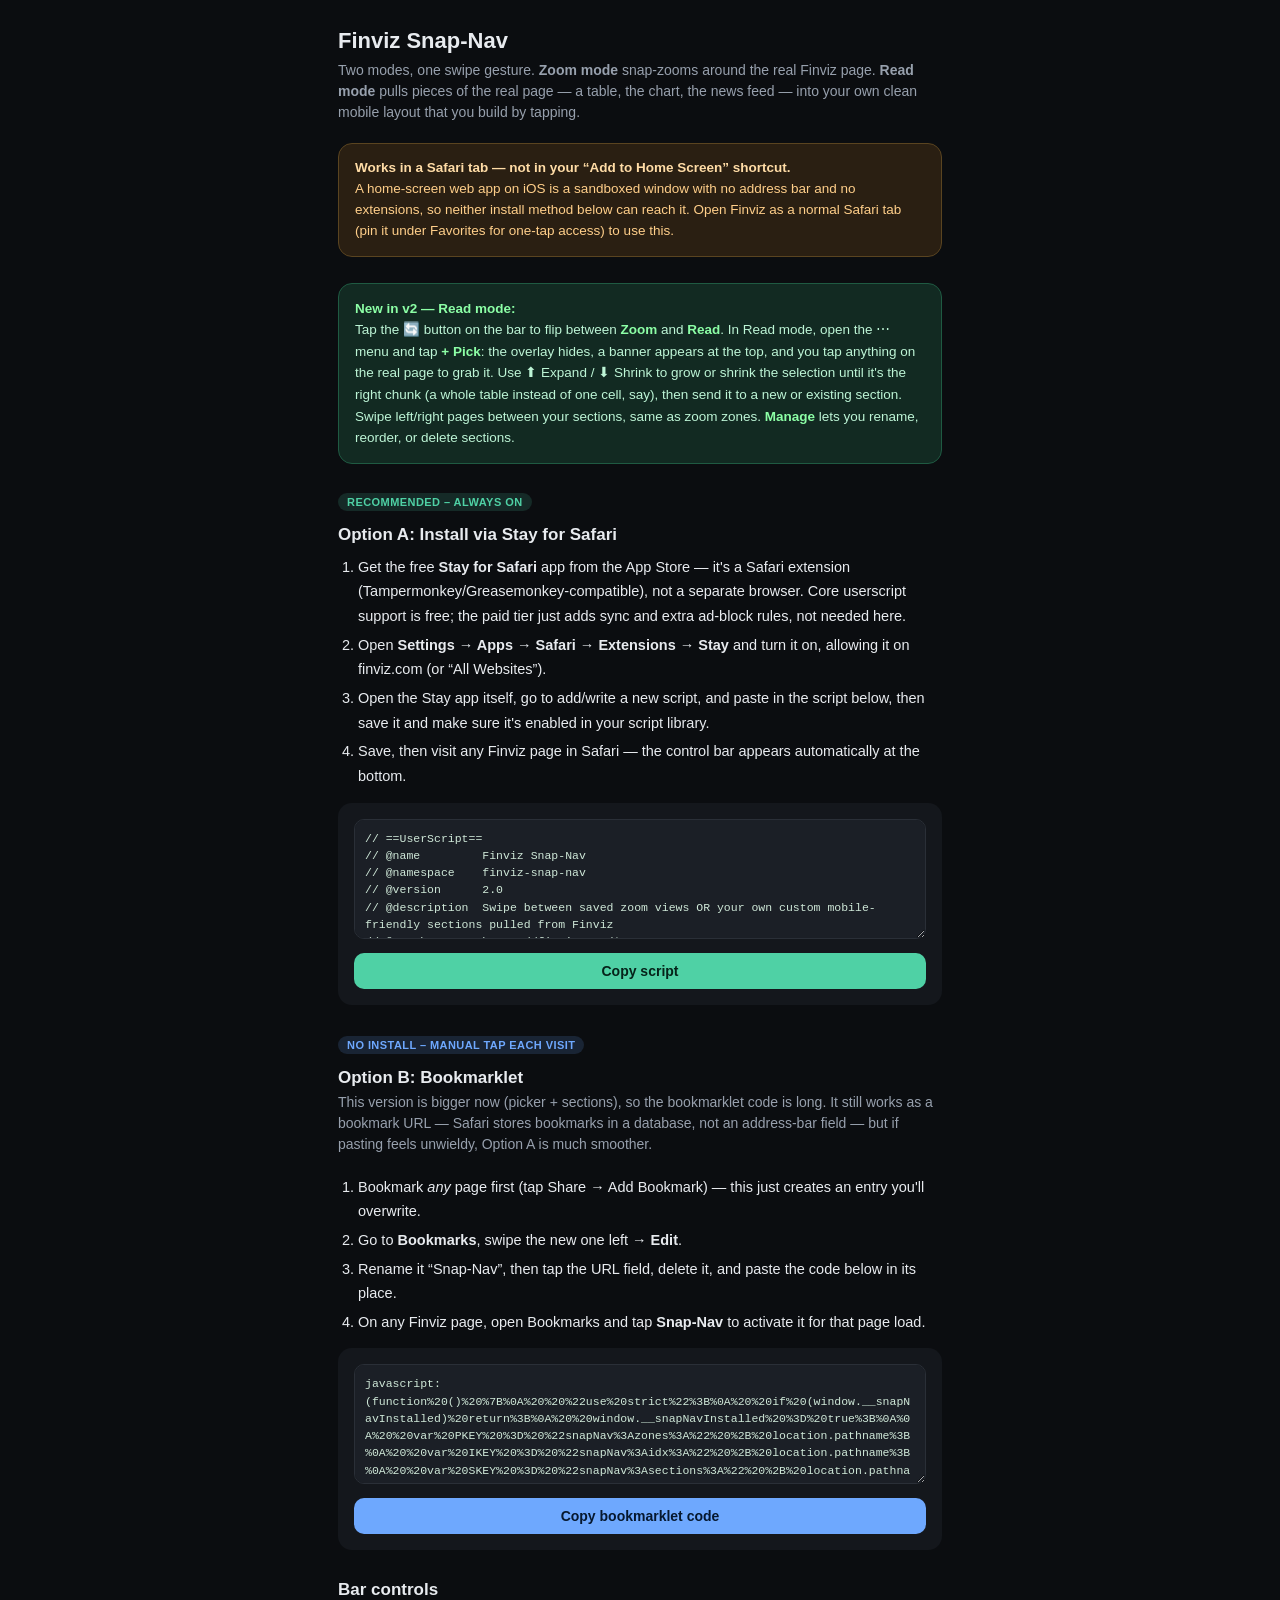
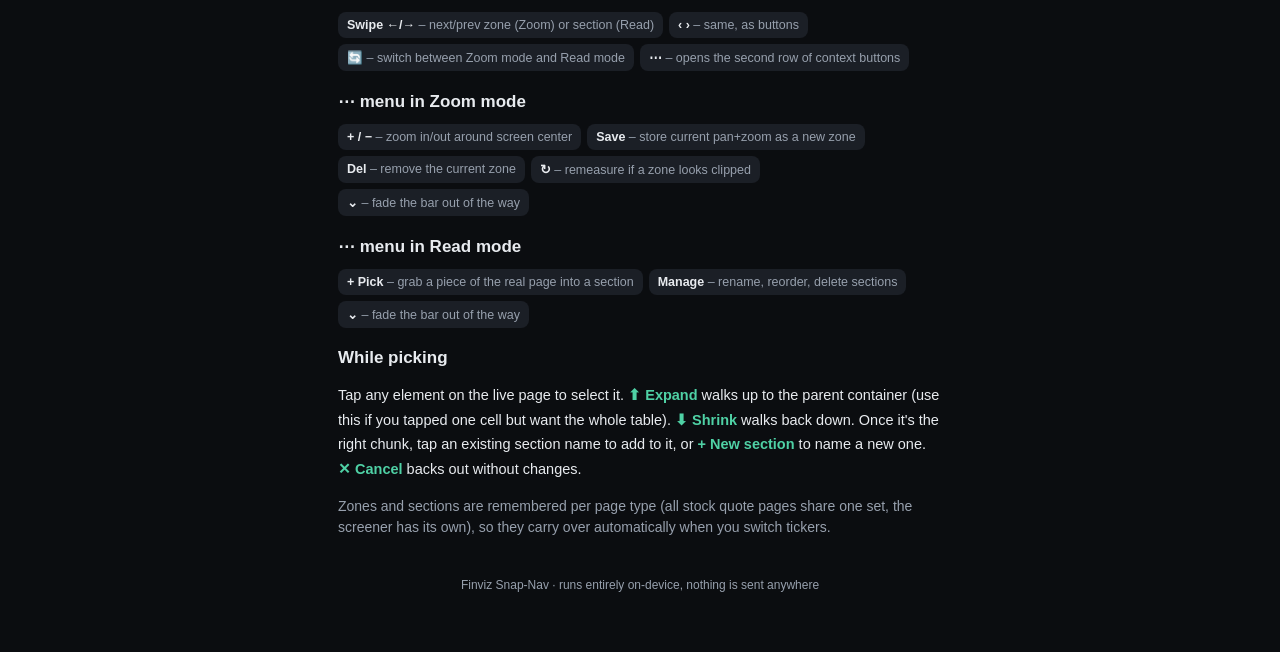
==== commit 16ba3215: "Switch install instructions from Userscripts to Stay for Safari Stay is open-source, Tampermonkey/Gr" ====
--- a/index.html
+++ b/index.html
@@ -80,11 +80,11 @@
 
 <section>
   <span class="tag rec">Recommended – always on</span>
-  <h2>Option A: Install via the Userscripts app</h2>
+  <h2>Option A: Install via Stay for Safari</h2>
   <ol>
-    <li>Get the free <b>Userscripts</b> app from the App Store (by Justin Wasack) — it's a Safari extension, not a separate browser.</li>
-    <li>Open <b>Settings → Apps → Safari → Extensions → Userscripts</b> and turn it on, allowing it on finviz.com (or “All Websites”).</li>
-    <li>Open the Userscripts app itself, tap <b>+</b>, and paste in the script below.</li>
+    <li>Get the free <b>Stay for Safari</b> app from the App Store — it's a Safari extension (Tampermonkey/Greasemonkey-compatible), not a separate browser. Core userscript support is free; the paid tier just adds sync and extra ad-block rules, not needed here.</li>
+    <li>Open <b>Settings → Apps → Safari → Extensions → Stay</b> and turn it on, allowing it on finviz.com (or “All Websites”).</li>
+    <li>Open the Stay app itself, go to add/write a new script, and paste in the script below, then save it and make sure it's enabled in your script library.</li>
     <li>Save, then visit any Finviz page in Safari — the control bar appears automatically at the bottom.</li>
   </ol>
   <div class="card">
@@ -676,7 +676,7 @@
   else window.addEventListener("load", function () { setTimeout(start, 600); });
 })();
 </textarea>
-    <button class="copy" onclick="copyText('scriptBox','Script copied — paste it into Userscripts')">Copy script</button>
+    <button class="copy" onclick="copyText('scriptBox','Script copied — paste it into Stay')">Copy script</button>
   </div>
 </section>
 
